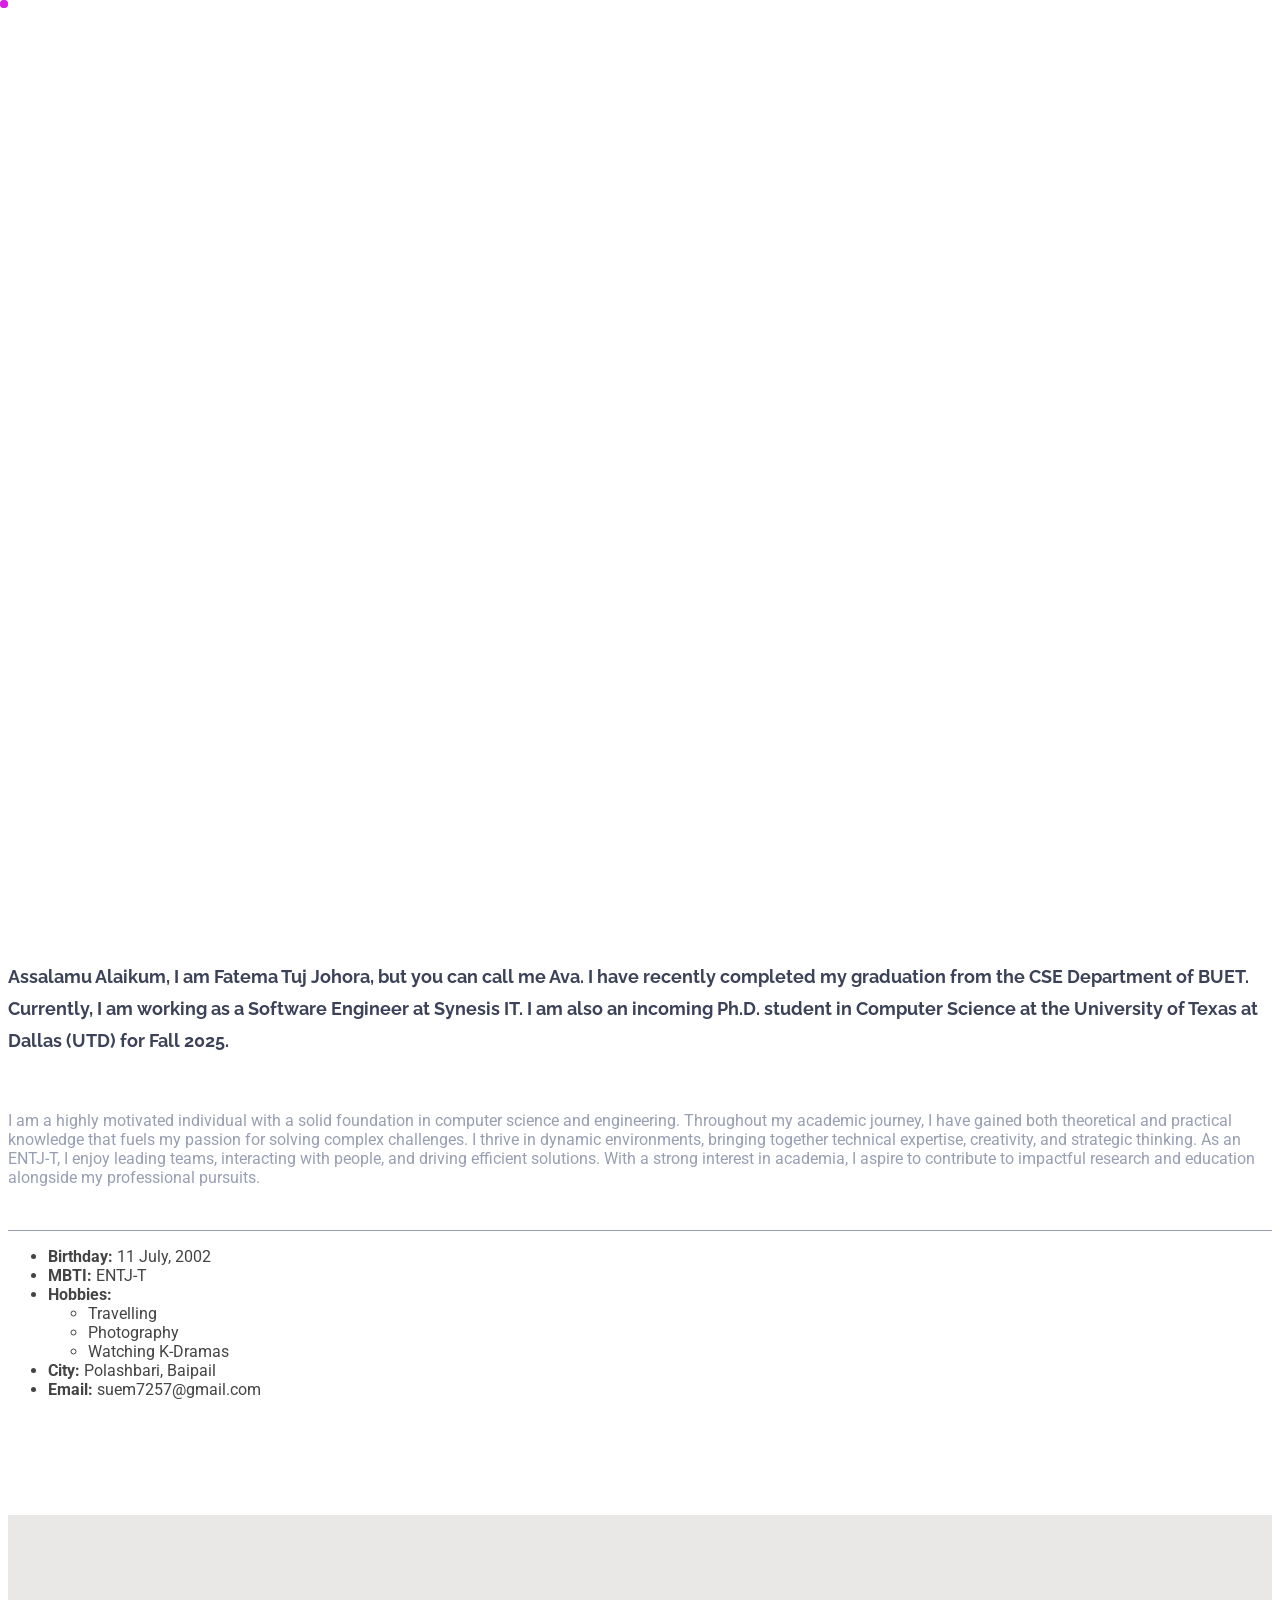
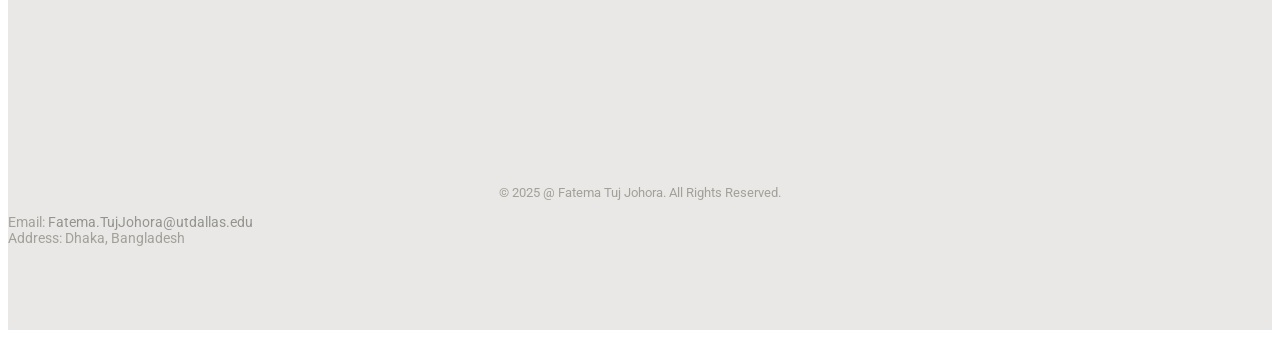
==== index.html @ c95a6952 "Merge pull request #1 from FatemaTujJohoraAva/main Front page removed" ====
<!DOCTYPE html>
<html lang="en">

<head>
  <meta charset="utf-8">
  <meta content="width=device-width, initial-scale=1.0" name="viewport">
  <title>Fatema Tuj Johora</title>
  <meta name="description" content="">
  <meta name="keywords" content="">

  <!-- Favicons -->
  <!-- Favicons -->
  <link href="assets/img/JA_logo.jpg" rel="icon">
  <link href="assets/img/JA_logo.jpg" rel="apple-touch-icon">

  <!-- Fonts -->
  <link href="https://fonts.googleapis.com" rel="preconnect">
  <link href="https://fonts.gstatic.com" rel="preconnect" crossorigin>
  <link href="https://fonts.googleapis.com/css2?family=Roboto:ital,wght@0,100;0,300;0,400;0,500;0,700;0,900;1,100;1,300;1,400;1,500;1,700;1,900&family=Poppins:ital,wght@0,100;0,200;0,300;0,400;0,500;0,600;0,700;0,800;0,900;1,100;1,200;1,300;1,400;1,500;1,600;1,700;1,800;1,900&family=Raleway:ital,wght@0,100;0,200;0,300;0,400;0,500;0,600;0,700;0,800;0,900;1,100;1,200;1,300;1,400;1,500;1,600;1,700;1,800;1,900&display=swap" rel="stylesheet">

  <!-- Vendor CSS Files -->
  <link href="assets/vendor/bootstrap/css/bootstrap.min.css" rel="stylesheet">
  <link href="assets/vendor/bootstrap-icons/bootstrap-icons.css" rel="stylesheet">
  <link href="assets/vendor/aos/aos.css" rel="stylesheet">
  <link href="assets/vendor/swiper/swiper-bundle.min.css" rel="stylesheet">
  <link href="assets/vendor/glightbox/css/glightbox.min.css" rel="stylesheet">

  <!-- Main CSS File -->
  <link href="assets/css/main.css" rel="stylesheet">

  <!-- =======================================================
  * Template Name: Kelly
  * Template URL: https://bootstrapmade.com/kelly-free-bootstrap-cv-resume-html-template/
  * Updated: Aug 07 2024 with Bootstrap v5.3.3
  * Author: BootstrapMade.com
  * License: https://bootstrapmade.com/license/
  ======================================================== -->
</head>

<body class="about-page">

  <header id="header" class="header d-flex align-items-center light-background sticky-top">
    <div class="container-fluid position-relative d-flex align-items-center justify-content-between">

      <a href="index.html" class="logo d-flex align-items-center me-auto me-xl-0">
        <!-- Uncomment the line below if you also wish to use an image logo -->
        <img src="assets/img/JA_logo.jpg" alt="">
        <h1 class="sitename" style="color:rgb(215, 15, 205);">Johora Ava</h1>
      </a>

      <nav id="navmenu" class="navmenu">
        <ul>
          <li><a href="index.html" class="active">Home</a></li>
          <!-- <li><a href="about.html" class="active">About</a></li> -->
          <li><a href="resume.html">Resume</a></li>
          <li><a href="Skills.html">Skills</a></li>
          <li><a href="Projects.html">Projects</a></li>
          <!-- <li class="dropdown"><a href="#"><span>Dropdown</span> <i class="bi bi-chevron-down toggle-dropdown"></i></a>
            <ul>
              <li><a href="#">Dropdown 1</a></li>
              <li class="dropdown"><a href="#"><span>Deep Dropdown</span> <i class="bi bi-chevron-down toggle-dropdown"></i></a>
                <ul>
                  <li><a href="#">Deep Dropdown 1</a></li>
                  <li><a href="#">Deep Dropdown 2</a></li>
                  <li><a href="#">Deep Dropdown 3</a></li>
                  <li><a href="#">Deep Dropdown 4</a></li>
                  <li><a href="#">Deep Dropdown 5</a></li>
                </ul>
              </li>
              <li><a href="#">Dropdown 2</a></li>
              <li><a href="#">Dropdown 3</a></li>
              <li><a href="#">Dropdown 4</a></li>
            </ul>
          </li> -->
          <!-- <li><a href="contact.html">Contact</a></li> -->
        </ul>
        <i class="mobile-nav-toggle d-xl-none bi bi-list"></i>
      </nav>

      <div class="header-social-links">
        <a href="https://www.facebook.com/johora.ava22" target="_blank">
          <i class="bi bi-facebook" aria-hidden="true"></i>
        </a>
     <a href="https://www.instagram.com/johora_ava" target="_blank">
          <i  class="bi bi-instagram" aria-hidden="true"></i>
        </a>
         <a href="https://www.linkedin.com/in/fatema-tuj-johora-50000b324/" target="_blank">
              <i  class="bi bi-linkedin" aria-hidden="true"></i>
            </a>
            <a href="https://github.com/JohoraAva" target="_blank">
              <i  class="bi bi-github" aria-hidden="true"></i>
            </a>
            <a href="https://x.com/JohoraAva" target="_blank">
              <i  class="bi bi-twitter" aria-hidden="true"></i>
            </a>
      </div>

    </div>
  </header>

  <main class="main">

    <section id="about" class="about">
			 <div class="container section-title" data-aos="fade-up">
        <h2>A Little About Me</h2>
      </div>
      	<div class="col-sm-5 offset-sm-1">
							<div class="single-about-img">
								<img src="assets/img/profile_pic.jpg" alt="profile_image">
							</div>
						</div>
			<div class="container">
				<div class="about-content">
					<div class="row">
						<div class="col-sm-6">
							<div class="single-about-txt">
								<h3>
									<b>Assalamu Alaikum,</b>
										I am Fatema Tuj Johora, but you can call me Ava. I have recently completed my graduation from the CSE Department of BUET. 
										Currently, I am working as a Software Engineer at Synesis IT. I am also an incoming Ph.D. student in Computer Science at 
                    the University of Texas at Dallas (UTD) for Fall 2025.
								</h3>
								<p>
                  I am a highly motivated individual with a solid foundation in computer science and engineering. Throughout my academic journey, 
                  I have gained both theoretical and practical knowledge that fuels my passion for solving complex challenges. I thrive in dynamic 
                  environments, bringing together technical expertise, creativity, and strategic thinking. As an ENTJ-T, I enjoy leading teams, interacting 
                  with people, and driving efficient solutions. With a strong interest in academia, I aspire to contribute to impactful research and education 
                  alongside my professional pursuits.
								</p>
								<div class="row">
									<!-- <div class="col-sm-4"> -->
										<!-- <div class="single-about-add-info">
											<h3>phone</h3>
											<p>01772283946</p>
										</div> -->
									<!-- </div> -->
									<!-- <div class="col-sm-4">
										<div class="single-about-add-info">
											<h3>email</h3>
											<p>suem7257@gmail.com</p>
										</div>
									</div> -->
									<div class="col-sm-4">
										<!-- <div class="single-about-add-info">
											<h3>website</h3>
											<p>www.brownsine.com</p>
										</div> -->
									</div>
								</div>
							</div>
						</div>
            <!-- <hr> -->
            <div class="row">
              <div class="col-lg-6">
                <ul>
                  <li><i class="bi bi-chevron-right"></i> <strong>Birthday:</strong> <span>11 July, 2002</span></li>
                <!-- </ul>
              </div>
              <div class="col-lg-8">
                <ul> -->
                  <!-- <li><i class="bi bi-chevron-right"></i> <strong>Age:</strong> <span>30</span></li> -->
                  <li><i class="bi bi-chevron-right"></i> <strong>MBTI:</strong> <span>ENTJ-T</span></li>
                  <li><i class="bi bi-chevron-right"></i> <strong>Hobbies:</strong> 
                    <ul><li><span>Travelling</span></li><li>Photography</li><li>Watching K-Dramas</li></ul>
                  </li>
                  <li><i class="bi bi-chevron-right"></i> <strong>City:</strong> <span>Polashbari, Baipail</span></li>
                  <li><i class="bi bi-chevron-right"></i> <strong>Email:</strong> <span>suem7257@gmail.com</span></li>
                </ul>
              </div>
					</div>
          <!-- <hr> -->
          <!-- <div class="col-sm-4">
            <div class="single-about-add-info">
              <h3>email</h3>
              <p>suem7257@gmail.com</p>
            </div>
          </div> -->
				</div>
			</div>
		</section>

    <!-- About Section -->
    <!-- <section id="about" class="about section">

      <div class="container section-title" data-aos="fade-up">
        <h2>About</h2>
        <p>Highly passionate about learning, solving complex problems, and exploring research in Computer Network and Security</p>
      </div>

      <div class="container" data-aos="fade-up" data-aos-delay="100">

        <div class="row gy-4 justify-content-center">
          <div class="col-lg-4">
            <img src="assets/img/profile_pic.jpg" class="img-fluid" alt="">
          </div>
          <div class="col-lg-8 content">
            <h2>Software Engineer</h2>
            <p class="fst-italic py-3">
              Lorem ipsum dolor sit amet, consectetur adipiscing elit, sed do eiusmod tempor incididunt ut labore et dolore
              magna aliqua.
            </p>
            <div class="row">
              <div class="col-lg-6">
                <ul>
                  <li><i class="bi bi-chevron-right"></i> <strong>Birthday:</strong> <span>1 May 1995</span></li>
                  <li><i class="bi bi-chevron-right"></i> <strong>Website:</strong> <span>www.example.com</span></li>
                  <li><i class="bi bi-chevron-right"></i> <strong>Phone:</strong> <span>+123 456 7890</span></li>
                  <li><i class="bi bi-chevron-right"></i> <strong>City:</strong> <span>New York, USA</span></li>
                </ul>
              </div>
              <div class="col-lg-6">
                <ul>
                  <li><i class="bi bi-chevron-right"></i> <strong>Age:</strong> <span>30</span></li>
                  <li><i class="bi bi-chevron-right"></i> <strong>Degree:</strong> <span>Master</span></li>
                  <li><i class="bi bi-chevron-right"></i> <strong>Email:</strong> <span>email@example.com</span></li>
                  <li><i class="bi bi-chevron-right"></i> <strong>Freelance:</strong> <span>Available</span></li>
                </ul>
              </div>
            </div>
            <p class="py-3">
              Officiis eligendi itaque labore et dolorum mollitia officiis optio vero. Quisquam sunt adipisci omnis et ut. Nulla accusantium dolor incidunt officia tempore. Et eius omnis.
              Cupiditate ut dicta maxime officiis quidem quia. Sed et consectetur qui quia repellendus itaque neque.
            </p>
          </div>
        </div>

      </div>

    </section>/About Section -->

    <!-- Skills Section -->
   
   


  </main>

  <footer id="footer" class="footer light-background">

    <div class="container">
      <!-- <div class="copyright text-center ">
        <p>© <span>Copyright</span> <strong class="px-1 sitename">Kelly</strong> <span>All Rights Reserved<br></span></p>
      </div> -->
      <div class="social-links d-flex justify-content-center">
        <a href="https://www.facebook.com/johora.ava22" target="_blank">
          <i class="bi bi-facebook" aria-hidden="true"></i>
        </a>
     <a href="https://www.instagram.com/johora_ava" target="_blank">
          <i  class="bi bi-instagram" aria-hidden="true"></i>
        </a>
         <a href="https://www.linkedin.com/in/fatema-tuj-johora-50000b324/" target="_blank">
              <i  class="bi bi-linkedin" aria-hidden="true"></i>
            </a>
            <a href="https://github.com/JohoraAva" target="_blank">
              <i  class="bi bi-github" aria-hidden="true"></i>
            </a>

            <a href="https://x.com/JohoraAva" target="_blank">
              <i  class="bi bi-twitter" aria-hidden="true"></i>
            </a>
      </div>
      <div class="credits" style="color: #a1a199 ;">
        <!-- All the links in the footer should remain intact. -->
        <!-- You can delete the links only if you've purchased the pro version. -->
        <!-- Licensing information: https://bootstrapmade.com/license/ -->
        <!-- Purchase the pro version with working PHP/AJAX contact form: [buy-url] -->
        © 2025 @ Fatema Tuj Johora. All Rights Reserved.
      </div>
    </div>
    </div>
     <div class="container">
        <p style="color: #a1a199 ;"> 
          Email: <a href="mailto:Fatema.TujJohora@utdallas.edu" style="color: #94948f;"> Fatema.TujJohora@utdallas.edu</a><br>
         Address: <p" style="color: #a1a199;">Dhaka, Bangladesh</p><br>
        </p>
      </div>

  </footer>

  <!-- Scroll Top -->
  <a href="#" id="scroll-top" class="scroll-top d-flex align-items-center justify-content-center"><i class="bi bi-arrow-up-short"></i></a>

  <!-- Preloader -->
  <div id="preloader"></div>

  <!-- Vendor JS Files -->
  <script src="assets/vendor/bootstrap/js/bootstrap.bundle.min.js"></script>
  <script src="assets/vendor/php-email-form/validate.js"></script>
  <script src="assets/vendor/aos/aos.js"></script>
  <script src="assets/vendor/waypoints/noframework.waypoints.js"></script>
  <script src="assets/vendor/purecounter/purecounter_vanilla.js"></script>
  <script src="assets/vendor/swiper/swiper-bundle.min.js"></script>
  <script src="assets/vendor/glightbox/js/glightbox.min.js"></script>
  <script src="assets/vendor/imagesloaded/imagesloaded.pkgd.min.js"></script>
  <script src="assets/vendor/isotope-layout/isotope.pkgd.min.js"></script>

  <!-- Main JS File -->
  <script src="assets/js/main.js"></script>

</body>

</html>
---- assets/css/main.css ----
/**
* Template Name: Kelly
* Template URL: https://bootstrapmade.com/kelly-free-bootstrap-cv-resume-html-template/
* Updated: Aug 07 2024 with Bootstrap v5.3.3
* Author: BootstrapMade.com
* License: https://bootstrapmade.com/license/
*/

/*--------------------------------------------------------------
# Font & Color Variables
# Help: https://bootstrapmade.com/color-system/
--------------------------------------------------------------*/
/* Fonts */
:root {
  --default-font: "Roboto",  system-ui, -apple-system, "Segoe UI", Roboto, "Helvetica Neue", Arial, "Noto Sans", "Liberation Sans", sans-serif, "Apple Color Emoji", "Segoe UI Emoji", "Segoe UI Symbol", "Noto Color Emoji";
  --heading-font: "Raleway",  sans-serif;
  --nav-font: "Poppins",  sans-serif;
}

/* Global Colors - The following color variables are used throughout the website. Updating them here will change the color scheme of the entire website */
:root { 
  --background-color: #ffffff; /* Background color for the entire website, including individual sections */
  --default-color: #444444; /* Default color used for the majority of the text content across the entire website */
  --heading-color: #222222; /* Color for headings, subheadings and title throughout the website */
  --accent-color: #d51ee2df; /* Accent color that represents your brand on the website. It's used for buttons, links, and other elements that need to stand out */
  --surface-color: #ffffff; /* The surface color is used as a background of boxed elements within sections, such as cards, icon boxes, or other elements that require a visual separation from the global background. */
  --contrast-color: #ffffff; /* Contrast color for text, ensuring readability against backgrounds of accent, heading, or default colors. */
}

/* Nav Menu Colors - The following color variables are used specifically for the navigation menu. They are separate from the global colors to allow for more customization options */
:root {
  --nav-color: #444444;  /* The default color of the main navmenu links */
  --nav-hover-color: #f065e4; /* Applied to main navmenu links when they are hovered over or active */
  --nav-mobile-background-color: #ffffff; /* Used as the background color for mobile navigation menu */
  --nav-dropdown-background-color: #ffffff; /* Used as the background color for dropdown items that appear when hovering over primary navigation items */
  --nav-dropdown-color: #444444; /* Used for navigation links of the dropdown items in the navigation menu. */
  --nav-dropdown-hover-color: #34b7a7; /* Similar to --nav-hover-color, this color is applied to dropdown navigation links when they are hovered over. */
}

/* Color Presets - These classes override global colors when applied to any section or element, providing reuse of the sam color scheme. */

.light-background {
  --background-color: #e9e8e6;
  --surface-color: #ffffff;
}

.dark-background {
  --background-color: #060606;
  --default-color: #ffffff;
  --heading-color: #ffffff;
  --surface-color: #252525;
  --contrast-color: #ffffff;
}

/* Smooth scroll */
:root {
  scroll-behavior: smooth;
}

/*--------------------------------------------------------------
# General Styling & Shared Classes
--------------------------------------------------------------*/
body {
  color: var(--default-color);
  background-color: var(--background-color);
  font-family: var(--default-font);
}

a {
  color: var(--accent-color);
  text-decoration: none;
  transition: 0.3s;
}

a:hover {
  color: color-mix(in srgb, var(--accent-color), transparent 25%);
  text-decoration: none;
}

h1,
h2,
h3,
h4,
h5,
h6 {
  color: var(--heading-color);
  font-family: var(--heading-font);
}
.welcome-hero{
  display: flex;
  align-items: center;
  justify-content: center;
  position:relative;
  background:url(../img/welcome3.jpg)no-repeat;
  background-size:cover;
  background-position: center;
  height: 90vh;
}
.welcome-hero:before{
  position:absolute;
  content: " ";
  top:0;
  left:0;
  background:rgba(31,44,108,.65);
  width:100%;
  height:100%;
}
/*.header-text-area*/
.header-text h2 {
  color: #fff;           /* White text color */
  font-size: 54px;          /* Large text size */
  font-weight: 700;         /* Bold text */
  text-transform: uppercase;/* Converts text to UPPERCASE */
  line-height: 1.5;         /* Spacing between lines */
}

.header-text h2 span {color: #7b2cf9;}
.header-text p {
  color: #fff;
  font-size: 20px;
  font-weight: 300;
  text-transform: uppercase;
  margin: 30px 0 60px;
  letter-spacing: 1px;
}
.header-text a {
  width: 200px;
  height: 60px;
  line-height: 60px;
  border-radius: 3px;
  text-transform: capitalize;
  color: #fff;
  background: #b636ff;
  border:1px solid #b636ff;
  box-shadow: 0 5px 20px rgba(0,0,0,.2);
  -webkit-transition: 0.3s linear; 
  -moz-transition: 0.3s linear; 
  -ms-transition: 0.3s linear; 
  -o-transition: 0.3s linear; 
  transition: 0.3s linear;
}
.header-text a:hover{ box-shadow: 0 5px 20px rgba(0,0,0,.4);background:#9f00ff;border: 1px solid #9f00ff;}

.hero .btn-get-started {
  color: var(--contrast-color);
  background: var(--accent-color);
  font-family: var(--heading-font);
  text-transform: uppercase;
  font-weight: 600;
  font-size: 12px;
  letter-spacing: 1px;
  display: inline-block;
  padding: 12px 40px;
  border-radius: 50px;
  transition: 0.5s;
  margin-top: 30px;
}

.hero .btn-get-started:hover {
  background: color-mix(in srgb, var(--accent-color) 90%, white 20%);
}


.about {padding: 50px 0 100px;}
.about-content {padding-top: 100px;}
/*.single-about-txt*/
.single-about-txt h3 {
    font-size:18px;
    color: #3c4258;
    text-transform: initial;
    line-height: 1.8;
}
.single-about-txt p {
    font-size: 16px;
    color: #999fb3;
    padding: 35px 0 43px;
    border-bottom: 1px solid #999fb3;
}
.single-about-add-info {
    margin: 35px 0;
}
.single-about-add-info h3 {
    color: #636a82;
    font-size: 16px;
    text-transform: capitalize;
}
.single-about-add-info p {font-weight:  300;border:  0;padding: 0;margin-top: 3px;}
/*.single-about-txt*/

/*.single-about-img */
.single-about-img {
    position: relative;
    text-align: center;
}

.single-about-img:before {
    position: absolute;
    content: " ";
    top: 0;
    left: 0;
    width: 109%;
    height: 100%;
    z-index: 0;
}

.single-about-img img {
    max-width: 500px;
    height: 468px;
    display: inline-block;
    position: relative;
    z-index: 1; /* keep image above the :before layer */
}

.about-list-icon{
    display: flex;
    justify-content: center;
    align-items: center;
    position: absolute;
    bottom: 0;
    left: 0;
    width: 109%;
    height: 90px;
    background: #1f2c6c;
}
/*.ab-list-icon */
.about-list-icon ul {
    display: flex;
}
.about-list-icon  ul li a {
    padding-right: 22px;
    cursor:pointer;
    color: #fff;
}
.about-list-icon ul li a {
    cursor: pointer;
    color: #fff;
    display: inline-block;
    border: 2px solid;
    margin-left: 20px;
    border-radius: 8px;
    width: 30px;
    height: 30px;
    line-height: 28px;
    text-align: center;
}
.about-list-icon ul li a i {
    margin-left: 6px;
}

/* PHP Email Form Messages
------------------------------*/
.php-email-form .error-message {
  display: none;
  background: #df1529;
  color: #ffffff;
  text-align: left;
  padding: 15px;
  margin-bottom: 24px;
  font-weight: 600;
}

.php-email-form .sent-message {
  display: none;
  color: #ffffff;
  background: #059652;
  text-align: center;
  padding: 15px;
  margin-bottom: 24px;
  font-weight: 600;
}

.php-email-form .loading {
  display: none;
  background: var(--surface-color);
  text-align: center;
  padding: 15px;
  margin-bottom: 24px;
}

.php-email-form .loading:before {
  content: "";
  display: inline-block;
  border-radius: 50%;
  width: 24px;
  height: 24px;
  margin: 0 10px -6px 0;
  border: 3px solid var(--accent-color);
  border-top-color: var(--surface-color);
  animation: php-email-form-loading 1s linear infinite;
}

@keyframes php-email-form-loading {
  0% {
    transform: rotate(0deg);
  }

  100% {
    transform: rotate(360deg);
  }
}

/*--------------------------------------------------------------
# Global Header
--------------------------------------------------------------*/
.header {
  color: var(--default-color);
  background-color: var(--background-color);
  padding: 15px 0;
  transition: all 0.5s;
  z-index: 997;
  box-shadow: 0px 0 18px rgba(0, 0, 0, 0.1);
}

.header .logo {
  line-height: 1;
}

.header .logo img {
  max-height: 36px;
  margin-right: 8px;
}

.header .logo h1 {
  font-size: 32px;
  margin: 0;
  font-weight: 300;
  text-transform: uppercase;
  color: var(--heading-color);
}

.header .header-social-links {
  padding-right: 15px;
}

.header .header-social-links a {
  color: color-mix(in srgb, var(--default-color), transparent 40%);
  padding-left: 6px;
  display: inline-block;
  transition: 0.3s;
  font-size: 16px;
}

.header .header-social-links a:hover {
  color: var(--accent-color);
}

.header .header-social-links a i {
  line-height: 0px;
}

@media (max-width: 1200px) {
  .header .logo {
    order: 1;
  }

  .header .header-social-links {
    order: 2;
  }

  .header .navmenu {
    order: 3;
  }
}

/*--------------------------------------------------------------
# Navigation Menu
--------------------------------------------------------------*/
/* Desktop Navigation */
@media (min-width: 1200px) {
  .navmenu {
    padding: 0;
  }

  .navmenu ul {
    margin: 0;
    padding: 0;
    display: flex;
    list-style: none;
    align-items: center;
  }

  .navmenu li {
    position: relative;
  }

  .navmenu>ul>li {
    white-space: nowrap;
    padding: 15px 14px;
  }

  .navmenu>ul>li:last-child {
    padding-right: 0;
  }

  .navmenu a,
  .navmenu a:focus {
    color: var(--nav-color);
    font-size: 15px;
    padding: 0 2px;
    font-family: var(--nav-font);
    font-weight: 400;
    display: flex;
    align-items: center;
    justify-content: space-between;
    white-space: nowrap;
    transition: 0.3s;
    position: relative;
  }

  .navmenu a i,
  .navmenu a:focus i {
    font-size: 12px;
    line-height: 0;
    margin-left: 5px;
    transition: 0.3s;
  }

  .navmenu>ul>li>a:before {
    content: "";
    position: absolute;
    height: 2px;
    bottom: -6px;
    left: 0;
    background-color: var(--nav-hover-color);
    visibility: hidden;
    width: 0px;
    transition: all 0.3s ease-in-out 0s;
  }

  .navmenu a:hover:before,
  .navmenu li:hover>a:before,
  .navmenu .active:before {
    visibility: visible;
    width: 25px;
  }

  .navmenu li:hover>a,
  .navmenu .active,
  .navmenu .active:focus {
    color: var(--nav-hover-color);
  }

  .navmenu .dropdown ul {
    margin: 0;
    padding: 10px 0;
    background: var(--nav-dropdown-background-color);
    display: block;
    position: absolute;
    visibility: hidden;
    left: 14px;
    top: 130%;
    opacity: 0;
    transition: 0.3s;
    border-radius: 4px;
    z-index: 99;
    box-shadow: 0px 0px 30px rgba(0, 0, 0, 0.1);
  }

  .navmenu .dropdown ul li {
    min-width: 200px;
  }

  .navmenu .dropdown ul a {
    padding: 10px 20px;
    font-size: 15px;
    text-transform: none;
    color: var(--nav-dropdown-color);
  }

  .navmenu .dropdown ul a i {
    font-size: 12px;
  }

  .navmenu .dropdown ul a:hover,
  .navmenu .dropdown ul .active:hover,
  .navmenu .dropdown ul li:hover>a {
    color: var(--nav-dropdown-hover-color);
  }

  .navmenu .dropdown:hover>ul {
    opacity: 1;
    top: 100%;
    visibility: visible;
  }

  .navmenu .dropdown .dropdown ul {
    top: 0;
    left: -90%;
    visibility: hidden;
  }

  .navmenu .dropdown .dropdown:hover>ul {
    opacity: 1;
    top: 0;
    left: -100%;
    visibility: visible;
  }
}

/* Mobile Navigation */
@media (max-width: 1199px) {
  .mobile-nav-toggle {
    color: var(--nav-color);
    font-size: 28px;
    line-height: 0;
    margin-right: 10px;
    cursor: pointer;
    transition: color 0.3s;
  }

  .navmenu {
    padding: 0;
    z-index: 9997;
  }

  .navmenu ul {
    display: none;
    list-style: none;
    position: absolute;
    inset: 60px 20px 20px 20px;
    padding: 10px 0;
    margin: 0;
    border-radius: 6px;
    background-color: var(--nav-mobile-background-color);
    border: 1px solid color-mix(in srgb, var(--default-color), transparent 90%);
    box-shadow: none;
    overflow-y: auto;
    transition: 0.3s;
    z-index: 9998;
  }

  .navmenu a,
  .navmenu a:focus {
    color: var(--nav-dropdown-color);
    padding: 10px 20px;
    font-family: var(--nav-font);
    font-size: 17px;
    font-weight: 500;
    display: flex;
    align-items: center;
    justify-content: space-between;
    white-space: nowrap;
    transition: 0.3s;
  }

  .navmenu a i,
  .navmenu a:focus i {
    font-size: 12px;
    line-height: 0;
    margin-left: 5px;
    width: 30px;
    height: 30px;
    display: flex;
    align-items: center;
    justify-content: center;
    border-radius: 50%;
    transition: 0.3s;
    background-color: color-mix(in srgb, var(--accent-color), transparent 90%);
  }

  .navmenu a i:hover,
  .navmenu a:focus i:hover {
    background-color: var(--accent-color);
    color: var(--contrast-color);
  }

  .navmenu a:hover,
  .navmenu .active,
  .navmenu .active:focus {
    color: var(--nav-dropdown-hover-color);
  }

  .navmenu .active i,
  .navmenu .active:focus i {
    background-color: var(--accent-color);
    color: var(--contrast-color);
    transform: rotate(180deg);
  }

  .navmenu .dropdown ul {
    position: static;
    display: none;
    z-index: 99;
    padding: 10px 0;
    margin: 10px 20px;
    background-color: var(--nav-dropdown-background-color);
    transition: all 0.5s ease-in-out;
  }

  .navmenu .dropdown ul ul {
    background-color: rgba(33, 37, 41, 0.1);
  }

  .navmenu .dropdown>.dropdown-active {
    display: block;
    background-color: rgba(33, 37, 41, 0.03);
  }

  .mobile-nav-active {
    overflow: hidden;
  }

  .mobile-nav-active .mobile-nav-toggle {
    color: #fff;
    position: absolute;
    font-size: 32px;
    top: 15px;
    right: 15px;
    margin-right: 0;
    z-index: 9999;
  }

  .mobile-nav-active .navmenu {
    position: fixed;
    overflow: hidden;
    inset: 0;
    background: rgba(33, 37, 41, 0.8);
    transition: 0.3s;
  }

  .mobile-nav-active .navmenu>ul {
    display: block;
  }
}

/*--------------------------------------------------------------
# Global Footer
--------------------------------------------------------------*/
.footer {
  color: var(--default-color);
  background-color: var(--background-color);
  font-size: 14px;
  padding: 40px 0;
  position: relative;
}

.footer .copyright p {
  margin-bottom: 0;
}

.footer .social-links {
  margin-top: 20px;
}

.footer .social-links a {
  display: flex;
  align-items: center;
  justify-content: center;
  width: 40px;
  height: 40px;
  border-radius: 50%;
  border: 1px ;
  font-size: 16px;
  color: #a1a199 ;
  margin: 0 5px;
  transition: 0.3s;
}

.footer .social-links a:hover {
  color: var(--accent-color);
  border-color: var(--accent-color);
}

.footer .credits {
  margin-top: 10px;
  font-size: 13px;
  text-align: center;
}

/*--------------------------------------------------------------
# Preloader
--------------------------------------------------------------*/
#preloader {
  position: fixed;
  inset: 0;
  z-index: 9999;
  overflow: hidden;
  background-color: var(--background-color);
  transition: all 0.6s ease-out;
  width: 100%;
  height: 100vh;
}

#preloader:before,
#preloader:after {
  content: "";
  position: absolute;
  border: 4px solid var(--accent-color);
  border-radius: 50%;
  animation: animate-preloader 2s cubic-bezier(0, 0.2, 0.8, 1) infinite;
}

#preloader:after {
  animation-delay: -0.5s;
}

@keyframes animate-preloader {
  0% {
    width: 10px;
    height: 10px;
    top: calc(50% - 5px);
    left: calc(50% - 5px);
    opacity: 1;
  }

  100% {
    width: 72px;
    height: 72px;
    top: calc(50% - 36px);
    left: calc(50% - 36px);
    opacity: 0;
  }
}

/*--------------------------------------------------------------
# Scroll Top Button
--------------------------------------------------------------*/
.scroll-top {
  position: fixed;
  visibility: hidden;
  opacity: 0;
  right: 15px;
  bottom: -15px;
  z-index: 99999;
  background-color: var(--accent-color);
  width: 44px;
  height: 44px;
  border-radius: 50px;
  transition: all 0.4s;
}

.scroll-top i {
  font-size: 24px;
  color: var(--contrast-color);
  line-height: 0;
}

.scroll-top:hover {
  background-color: color-mix(in srgb, var(--accent-color), transparent 20%);
  color: var(--contrast-color);
}

.scroll-top.active {
  visibility: visible;
  opacity: 1;
  bottom: 15px;
}

/*--------------------------------------------------------------
# Disable aos animation delay on mobile devices
--------------------------------------------------------------*/
@media screen and (max-width: 768px) {
  [data-aos-delay] {
    transition-delay: 0 !important;
  }
}

/*--------------------------------------------------------------
# Global Page Titles & Breadcrumbs
--------------------------------------------------------------*/
.page-title {
  color: var(--default-color);
  background-color: var(--background-color);
  padding: 25px 0;
  position: relative;
  border-bottom: 1px solid color-mix(in srgb, var(--default-color), transparent 85%);
}

.page-title h1 {
  font-size: 24px;
  font-weight: 400;
}

.page-title .breadcrumbs ol {
  display: flex;
  flex-wrap: wrap;
  list-style: none;
  padding: 0;
  margin: 0;
  font-size: 14px;
  font-weight: 400;
}

.page-title .breadcrumbs ol li+li {
  padding-left: 10px;
}

.page-title .breadcrumbs ol li+li::before {
  content: "/";
  display: inline-block;
  padding-right: 10px;
  color: color-mix(in srgb, var(--default-color), transparent 70%);
}

/*--------------------------------------------------------------
# Global Sections
--------------------------------------------------------------*/
section,
.section {
  color: var(--default-color);
  background-color: var(--background-color);
  padding: 60px 0;
  scroll-margin-top: 100px;
  overflow: clip;
}

@media (max-width: 1199px) {

  section,
  .section {
    scroll-margin-top: 66px;
  }
}

/*--------------------------------------------------------------
# Global Section Titles
--------------------------------------------------------------*/
.section-title {
  text-align: center;
  padding-bottom: 60px;
  position: relative;
}

.section-title h2 {
  font-size: 32px;
  font-weight: 700;
  margin-bottom: 20px;
  padding-bottom: 20px;
  position: relative;
}

.section-title h2:after {
  content: "";
  position: absolute;
  display: block;
  width: 50px;
  height: 3px;
  background: var(--accent-color);
  left: 0;
  right: 0;
  bottom: 0;
  margin: auto;
}

.section-title p {
  margin-bottom: 0;
}

/*--------------------------------------------------------------
# Hero Section
--------------------------------------------------------------*/
.hero {
  width: 100%;
  min-height: calc(100vh - 82px);
  position: relative;
  padding: 80px 0;
  display: flex;
  align-items: center;
  justify-content: center;
  display: flex;
  align-items: center;
  justify-content: center;
  position:relative;
  background:url(../img/welcome3.jpg)no-repeat;
  background-size:cover;
  background-position: center;
  height: 90vh;
}

.hero ::before
{
  position:absolute;
  content: " ";
  top:0;
  left:0;
  background:rgba(31,44,108,.65);
  width:100%;
  height:100%;
}

@media (max-width: 1200px) {
  .hero {
    min-height: calc(100vh - 68px);
  }
}

.hero img {
  position: absolute;
  inset: 0;
  display: block;
  width: 100%;
  height: 100%;
  object-fit: cover;
  z-index: 1;
}

.hero .container {
  position: relative;
  z-index: 3;
}

.hero h2 {
  margin: 0;
  font-size: 48px;
  font-weight: 700;
}

.hero p {
  margin: 10px 0 0 0;
  font-size: 24px;
  color: var(--heading-color);
}

.hero .btn-get-started {
  color: var(--contrast-color);
  background: var(--accent-color);
  font-family: var(--heading-font);
  text-transform: uppercase;
  font-weight: 600;
  font-size: 12px;
  letter-spacing: 1px;
  display: inline-block;
  padding: 12px 40px;
  border-radius: 50px;
  transition: 0.5s;
  margin-top: 30px;
}

.hero .btn-get-started:hover {
  background: color-mix(in srgb, var(--accent-color) 90%, white 20%);
}

@media (max-width: 768px) {
  .hero h2 {
    font-size: 32px;
  }

  .hero p {
    font-size: 18px;
  }
}

/*--------------------------------------------------------------
# About Section
--------------------------------------------------------------*/
/* .about .content h2 {
  font-weight: 700;
  font-size: 24px;
}

.about .content ul {
  list-style: none;
  padding: 0;
}

.about .content ul li {
  margin-bottom: 20px;
  display: flex;
  align-items: center;
}

.about .content ul strong {
  margin-right: 10px;
}

.about .content ul i {
  font-size: 16px;
  margin-right: 5px;
  color: var(--accent-color);
  line-height: 0;
} */

/*--------------------------------------------------------------
# Skills Section
--------------------------------------------------------------*/
.skills .progress {
  height: 60px;
  display: block;
  background: none;
  border-radius: 0;
}

.skills .progress .skill {
  color: var(--heading-color);
  padding: 0;
  margin: 0 0 6px 0;
  text-transform: uppercase;
  display: block;
  font-weight: 600;
  font-family: var(--heading-font);
}

.skills .progress .skill .val {
  float: right;
  font-style: normal;
}

.skills .progress-bar-wrap {
  background: color-mix(in srgb, var(--default-color), transparent 90%);
  height: 10px;
}

.skills .progress-bar {
  width: 1px;
  height: 10px;
  transition: 0.9s;
  background-color: var(--accent-color);
}

/*--------------------------------------------------------------
# Stats Section
--------------------------------------------------------------*/
.stats .stats-item {
  padding: 30px;
  width: 100%;
}

.stats .stats-item span {
  color: var(--heading-color);
  font-size: 48px;
  display: block;
  font-weight: 700;
  margin-bottom: 20px;
  padding-bottom: 20px;
  position: relative;
}

.stats .stats-item span:after {
  content: "";
  position: absolute;
  display: block;
  width: 25px;
  height: 3px;
  background: var(--accent-color);
  left: 0;
  right: 0;
  bottom: 0;
  margin: auto;
}

.stats .stats-item p {
  color: color-mix(in srgb, var(--default-color), transparent 40%);
  padding: 0;
  margin: 0;
  font-family: var(--heading-font);
  font-weight: 500;
}

/*--------------------------------------------------------------
# Testimonials Section
--------------------------------------------------------------*/
.testimonials .section-header {
  margin-bottom: 40px;
}

.testimonials .testimonials-carousel,
.testimonials .testimonials-slider {
  overflow: hidden;
}

.testimonials .testimonial-item {
  text-align: center;
}

.testimonials .testimonial-item .testimonial-img {
  width: 120px;
  border-radius: 50%;
  border: 4px solid var(--background-color);
  margin: 0 auto;
}

.testimonials .testimonial-item h3 {
  font-size: 20px;
  font-weight: bold;
  margin: 10px 0 5px 0;
}

.testimonials .testimonial-item h4 {
  font-size: 14px;
  color: color-mix(in srgb, var(--default-color), transparent 40%);
  margin: 0 0 15px 0;
}

.testimonials .testimonial-item .stars {
  margin-bottom: 15px;
}

.testimonials .testimonial-item .stars i {
  color: #ffc107;
  margin: 0 1px;
}

.testimonials .testimonial-item .quote-icon-left,
.testimonials .testimonial-item .quote-icon-right {
  color: color-mix(in srgb, var(--accent-color), transparent 50%);
  font-size: 26px;
  line-height: 0;
}

.testimonials .testimonial-item .quote-icon-left {
  display: inline-block;
  left: -5px;
  position: relative;
}

.testimonials .testimonial-item .quote-icon-right {
  display: inline-block;
  right: -5px;
  position: relative;
  top: 10px;
  transform: scale(-1, -1);
}

.testimonials .testimonial-item p {
  font-style: italic;
  margin: 0 auto 15px auto;
}

.testimonials .swiper-wrapper {
  height: auto;
}

.testimonials .swiper-pagination {
  margin-top: 20px;
  position: relative;
}

.testimonials .swiper-pagination .swiper-pagination-bullet {
  width: 12px;
  height: 12px;
  opacity: 1;
  background-color: color-mix(in srgb, var(--default-color), transparent 85%);
}

.testimonials .swiper-pagination .swiper-pagination-bullet-active {
  background-color: var(--accent-color);
}

@media (min-width: 992px) {
  .testimonials .testimonial-item p {
    width: 80%;
  }
}

/*--------------------------------------------------------------
# Resume Section
--------------------------------------------------------------*/
.resume .resume-title {
  color: var(--heading-color);
  font-size: 26px;
  font-weight: 700;
  margin-top: 20px;
  margin-bottom: 20px;
}

.resume .resume-item {
  padding: 0 0 20px 20px;
  margin-top: -2px;
  border-left: 2px solid var(--accent-color);
  position: relative;
}

.resume .resume-item h4 {
  line-height: 18px;
  font-size: 18px;
  font-weight: 600;
  text-transform: uppercase;
  color: color-mix(in srgb, var(--default-color), transparent 20%);
  margin-bottom: 10px;
}

.resume .resume-item h5 {
  font-size: 16px;
  padding: 5px 15px;
  display: inline-block;
  font-weight: 600;
  margin-bottom: 10px;
}

.resume .resume-item ul {
  padding-left: 20px;
}

.resume .resume-item ul li {
  padding-bottom: 10px;
}

.resume .resume-item:last-child {
  padding-bottom: 0;
}

.resume .resume-item::before {
  content: "";
  position: absolute;
  width: 16px;
  height: 16px;
  border-radius: 50px;
  left: -9px;
  top: 0;
  background: var(--background-color);
  border: 2px solid var(--accent-color);
}

/*--------------------------------------------------------------
# Skills Section
--------------------------------------------------------------*/
.Skills .service-item {
  background-color: var(--surface-color);
  box-shadow: 0px 5px 90px 0px rgba(0, 0, 0, 0.1);
  height: 100%;
  padding: 60px 30px;
  text-align: center;
  transition: 0.3s;
  border-radius: 5px;
}

.Skills .service-item .icon {
  margin: 0 auto;
  width: 100px;
  height: 100px;
  display: flex;
  align-items: center;
  justify-content: center;
  transition: ease-in-out 0.3s;
  position: relative;
}

.Skills .service-item .icon i {
  font-size: 36px;
  transition: 0.5s;
  position: relative;
}

.Skills .service-item .icon svg {
  position: absolute;
  top: 0;
  left: 0;
}

.Skills .service-item .icon svg path {
  transition: 0.5s;
  fill: color-mix(in srgb, var(--default-color), transparent 95%);
}

.Skills .service-item h3 {
  font-weight: 700;
  margin: 10px 0 15px 0;
  font-size: 22px;
}

.Skills .service-item p {
  line-height: 24px;
  font-size: 14px;
  margin-bottom: 0;
}

.Skills .service-item:hover {
  box-shadow: 0px 5px 35px 0px rgba(0, 0, 0, 0.1);
}

.Skills .service-item.item-cyan i {
  color: #0dcaf0;
}

.Skills .service-item.item-cyan:hover .icon i {
  color: #fff;
}

.Skills .service-item.item-cyan:hover .icon path {
  fill: #0dcaf0;
}

.Skills .service-item.item-orange i {
  color: #fd7e14;
}

.Skills .service-item.item-orange:hover .icon i {
  color: #fff;
}

.Skills .service-item.item-orange:hover .icon path {
  fill: #fd7e14;
}

.Skills .service-item.item-teal i {
  color: #20c997;
}

.Skills .service-item.item-teal:hover .icon i {
  color: #fff;
}

.Skills .service-item.item-teal:hover .icon path {
  fill: #20c997;
}

.Skills .service-item.item-red i {
  color: #df1529;
}

.Skills .service-item.item-red:hover .icon i {
  color: #fff;
}

.Skills .service-item.item-red:hover .icon path {
  fill: #df1529;
}

.Skills .service-item.item-indigo i {
  color: #6610f2;
}

.Skills .service-item.item-indigo:hover .icon i {
  color: #fff;
}

.Skills .service-item.item-indigo:hover .icon path {
  fill: #6610f2;
}

.Skills .service-item.item-pink i {
  color: #f3268c;
}

.Skills .service-item.item-pink:hover .icon i {
  color: #fff;
}

.Skills .service-item.item-pink:hover .icon path {
  fill: #f3268c;
}

/*--------------------------------------------------------------
# Projects Section
--------------------------------------------------------------*/
.Projects .Projects-filters {
  padding: 0;
  margin: 0 auto 20px auto;
  list-style: none;
  text-align: center;
}

.Projects .Projects-filters li {
  cursor: pointer;
  display: inline-block;
  padding: 8px 20px 10px 20px;
  margin: 0;
  font-size: 15px;
  font-weight: 500;
  line-height: 1;
  margin-bottom: 5px;
  border-radius: 50px;
  transition: all 0.3s ease-in-out;
  font-family: var(--heading-font);
}

.Projects .Projects-filters li:hover,
.Projects .Projects-filters li.filter-active {
  color: var(--contrast-color);
  background-color: var(--accent-color);
}

.Projects .Projects-filters li:first-child {
  margin-left: 0;
}

.Projects .Projects-filters li:last-child {
  margin-right: 0;
}

@media (max-width: 575px) {
  .Projects .Projects-filters li {
    font-size: 14px;
    margin: 0 0 10px 0;
  }
}

.Projects .Projects-item {
  position: relative;
  overflow: hidden;
}

.Projects .Projects-item .Projects-info {
  opacity: 0;
  position: absolute;
  left: 12px;
  right: 12px;
  bottom: -100%;
  height: auto;
  z-index: 3;
  transition: all ease-in-out 0.5s;
  background: color-mix(in srgb, var(--surface-color), transparent 10%);
  padding: 15px;
}

.Projects .Projects-item .Projects-info h4 {
  font-size: 18px;
  font-weight: 600;
  padding-right: 50px;
}

.Projects .Projects-item .Projects-info p {
  color: color-mix(in srgb, var(--default-color), transparent 30%);
  font-size: 14px;
  margin-bottom: 0;
  padding-right: 50px;
}

.Projects .Projects-item .Projects-info .preview-link,
.Projects .Projects-item .Projects-info .details-link {
  position: absolute;
  right: 50px;
  font-size: 24px;
  top: calc(50% - 14px);
  color: color-mix(in srgb, var(--default-color), transparent 30%);
  transition: 0.3s;
  line-height: 0;
}

.Projects .Projects-item .Projects-info .preview-link:hover,
.Projects .Projects-item .Projects-info .details-link:hover {
  color: var(--accent-color);
}

.Projects .Projects-item .Projects-info .details-link {
  right: 14px;
  font-size: 28px;
}

.Projects .Projects-item:hover .Projects-info {
  opacity: 1;
  bottom: 0;
}
/* news details section */
 .news-section {
    background: white;
    border-radius: 8px;
    padding: 20px;
    box-shadow: 0 2px 6px rgb(0 0 0 / 0.1);
  }

  .news-section h2 {
    margin-bottom: 15px;
    color: #0a2463;
    font-weight: 700;
  }

  .news-item {
    margin-bottom: 15px;
  }

  .news-date {
    font-weight: 600;
    color: #0a2463;
    margin-bottom: 5px;
    display: block;
  }

  .news-text {
    color: #333;
    line-height: 1.4;
  }

  .news-item:hover,
  .news-text:hover,
  .news-date:hover {
    background: none;
    color: inherit;
    box-shadow: none;
    transform: none;
    cursor: default;
    text-decoration: none;
  }
/* Calendar Section */
  .calendar {
  max-width: 400px;
  margin: 0 auto;
  padding: 10px;
  box-sizing: border-box;
}

.calendar-header {
  display: flex;
  justify-content: space-between;
  align-items: center;
  flex-wrap: wrap; /* allows wrapping on smaller screens */
  gap: 10px;
  margin-bottom: 10px;
}

.calendar-header select,
.calendar-header button {
  flex: 1 1 100px; /* allow selects/buttons to shrink or grow */
  min-width: 100px;
  box-sizing: border-box;
}

.calendar-grid {
  display: grid;
  grid-template-columns: repeat(7, 1fr);
  gap: 5px;
  overflow-x: auto; /* adds horizontal scroll if needed */
}

.day-name, .day {
  padding: 10px;
  box-sizing: border-box;
  text-align: center;
  border: 1px solid #ddd;
  border-radius: 4px;
  word-wrap: break-word;
  font-size: 14px;
}

/* Make font smaller on small screens */
@media (max-width: 480px) {
  .calendar-header {
    flex-direction: column;
    align-items: stretch;
  }
 .calendar-header select {
  flex: 1 1 auto;
  min-width: 100px;
}

.calendar-header button {
  flex: 0 0 70px; /* fixed width */
  min-width: 70px;
  max-width: 70px;
}
  .day-name, .day {
    font-size: 12px;
    padding: 8px 5px;
  }
}

/* .tooltip {
  position: relative;
}

.tooltip .tooltiptext {
  visibility: hidden;
  width: 200px;
  background-color: #fdd835;
  color: #222;
  text-align: center;
  border-radius: 6px;
  padding: 8px;
  position: absolute;
  z-index: 1;
  bottom: 125%;
  left: 50%;
  transform: translateX(-50%);
  opacity: 0;
  transition: opacity 0.3s;
  font-size: 14px;
  box-shadow: 0 2px 8px rgba(0, 0, 0, 0.2);
}

.tooltip:hover .tooltiptext {
  visibility: visible;
  opacity: 1;
} */



    .today {
      background-color: #ca0cb1;
      font-weight: bold;
    }

 

/*--------------------------------------------------------------
# Projects Details Section
--------------------------------------------------------------*/
.Projects-details .Projects-details-slider img {
  width: 100%;
}

.Projects-details .Projects-details-slider .swiper-pagination {
  margin-top: 20px;
  position: relative;
}

.Projects-details .Projects-details-slider .swiper-pagination .swiper-pagination-bullet {
  width: 12px;
  height: 12px;
  background-color: color-mix(in srgb, var(--default-color), transparent 85%);
  opacity: 1;
}

.Projects-details .Projects-details-slider .swiper-pagination .swiper-pagination-bullet-active {
  background-color: var(--accent-color);
}

.Projects-details .Projects-info {
  background-color: var(--surface-color);
  padding: 30px;
  box-shadow: 0px 0 30px rgba(0, 0, 0, 0.1);
}

.Projects-details .Projects-info h3 {
  font-size: 22px;
  font-weight: 700;
  margin-bottom: 20px;
  padding-bottom: 20px;
  border-bottom: 1px solid color-mix(in srgb, var(--default-color), transparent 85%);
}

.Projects-details .Projects-info ul {
  list-style: none;
  padding: 0;
  font-size: 15px;
}

.Projects-details .Projects-info ul li+li {
  margin-top: 10px;
}

.Projects-details .Projects-description {
  padding-top: 30px;
}

.Projects-details .Projects-description h2 {
  font-size: 26px;
  font-weight: 700;
  margin-bottom: 20px;
}

.Projects-details .Projects-description p {
  padding: 0;
  color: color-mix(in srgb, var(--default-color), transparent 30%);
}

/*--------------------------------------------------------------
# Contact Section
--------------------------------------------------------------*/
.contact .info-wrap {
  background-color: var(--surface-color);
  box-shadow: 0px 0px 20px rgba(0, 0, 0, 0.1);
  padding: 30px;
}

@media (max-width: 575px) {
  .contact .info-wrap {
    padding: 20px;
  }
}

.contact .info-item {
  margin-bottom: 40px;
}

.contact .info-item i {
  font-size: 20px;
  color: var(--accent-color);
  background: color-mix(in srgb, var(--accent-color), transparent 92%);
  width: 44px;
  height: 44px;
  display: flex;
  justify-content: center;
  align-items: center;
  border-radius: 50px;
  transition: all 0.3s ease-in-out;
  margin-right: 15px;
}

.contact .info-item h3 {
  padding: 0;
  font-size: 18px;
  font-weight: 700;
  margin-bottom: 5px;
}

.contact .info-item p {
  padding: 0;
  margin-bottom: 0;
  font-size: 14px;
}

.contact .info-item:hover i {
  background: var(--accent-color);
  color: var(--contrast-color);
}

.contact .php-email-form {
  background-color: var(--surface-color);
  height: 100%;
  padding: 30px;
  box-shadow: 0px 0px 20px rgba(0, 0, 0, 0.1);
}

@media (max-width: 575px) {
  .contact .php-email-form {
    padding: 20px;
  }
}

.contact .php-email-form input[type=text],
.contact .php-email-form input[type=email],
.contact .php-email-form textarea {
  font-size: 14px;
  padding: 10px 15px;
  box-shadow: none;
  border-radius: 0;
  color: var(--default-color);
  background-color: var(--surface-color);
  border-color: color-mix(in srgb, var(--default-color), transparent 80%);
}

.contact .php-email-form input[type=text]:focus,
.contact .php-email-form input[type=email]:focus,
.contact .php-email-form textarea:focus {
  border-color: var(--accent-color);
}

.contact .php-email-form input[type=text]::placeholder,
.contact .php-email-form input[type=email]::placeholder,
.contact .php-email-form textarea::placeholder {
  color: color-mix(in srgb, var(--default-color), transparent 70%);
}

.contact .php-email-form button[type=submit] {
  color: var(--contrast-color);
  background: var(--accent-color);
  border: 0;
  padding: 10px 30px;
  transition: 0.4s;
  border-radius: 50px;
}

.contact .php-email-form button[type=submit]:hover {
  background: color-mix(in srgb, var(--accent-color), transparent 25%);
}

/*--------------------------------------------------------------
# Starter Section Section
--------------------------------------------------------------*/
.starter-section {
  /* Add your styles here */
}
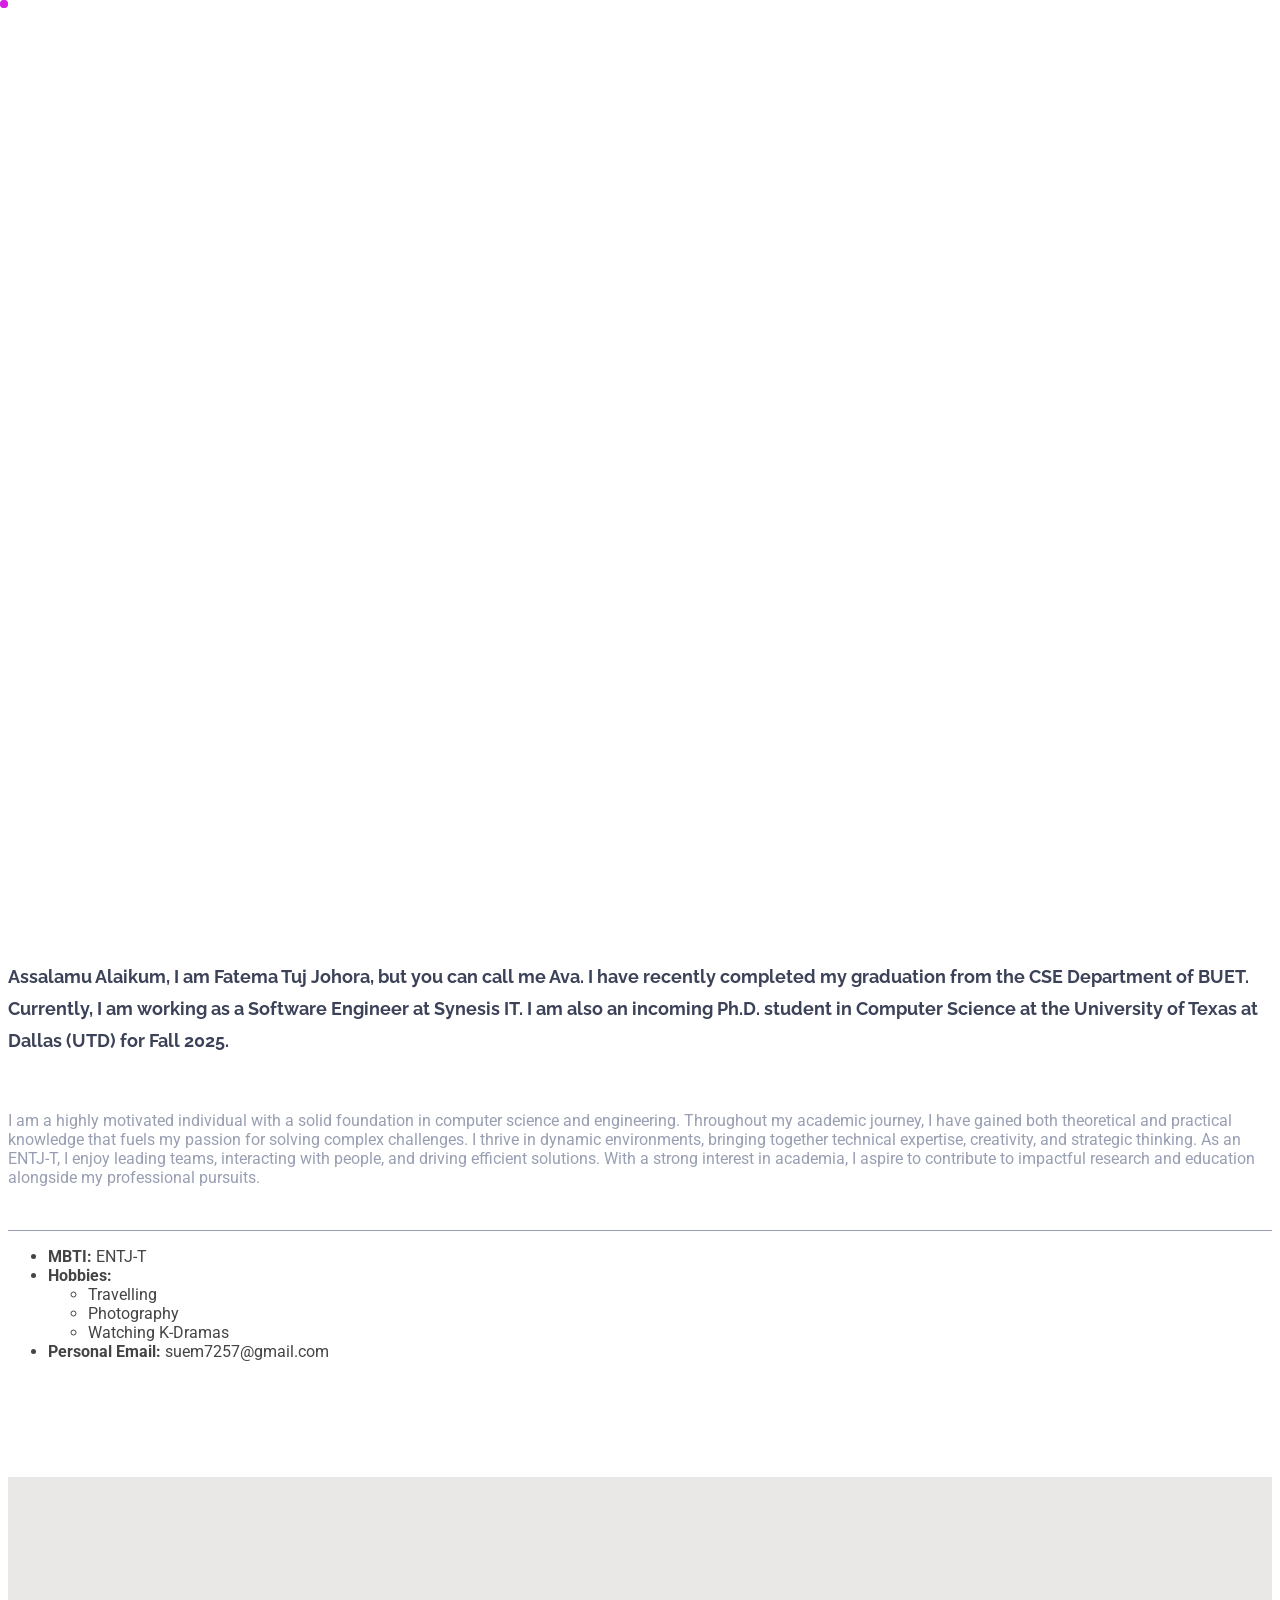
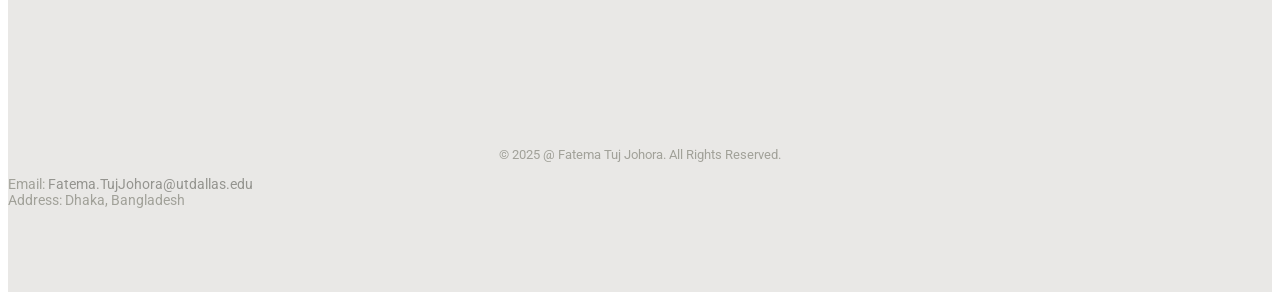
==== commit d56e77bf: "Merge pull request #2 from FatemaTujJohoraAva/main birthdate removed" ====
--- a/index.html
+++ b/index.html
@@ -153,18 +153,11 @@
             <div class="row">
               <div class="col-lg-6">
                 <ul>
-                  <li><i class="bi bi-chevron-right"></i> <strong>Birthday:</strong> <span>11 July, 2002</span></li>
-                <!-- </ul>
-              </div>
-              <div class="col-lg-8">
-                <ul> -->
-                  <!-- <li><i class="bi bi-chevron-right"></i> <strong>Age:</strong> <span>30</span></li> -->
                   <li><i class="bi bi-chevron-right"></i> <strong>MBTI:</strong> <span>ENTJ-T</span></li>
                   <li><i class="bi bi-chevron-right"></i> <strong>Hobbies:</strong> 
                     <ul><li><span>Travelling</span></li><li>Photography</li><li>Watching K-Dramas</li></ul>
                   </li>
-                  <li><i class="bi bi-chevron-right"></i> <strong>City:</strong> <span>Polashbari, Baipail</span></li>
-                  <li><i class="bi bi-chevron-right"></i> <strong>Email:</strong> <span>suem7257@gmail.com</span></li>
+                  <li><i class="bi bi-chevron-right"></i> <strong>Personal Email:</strong> <span>suem7257@gmail.com</span></li>
                 </ul>
               </div>
 					</div>
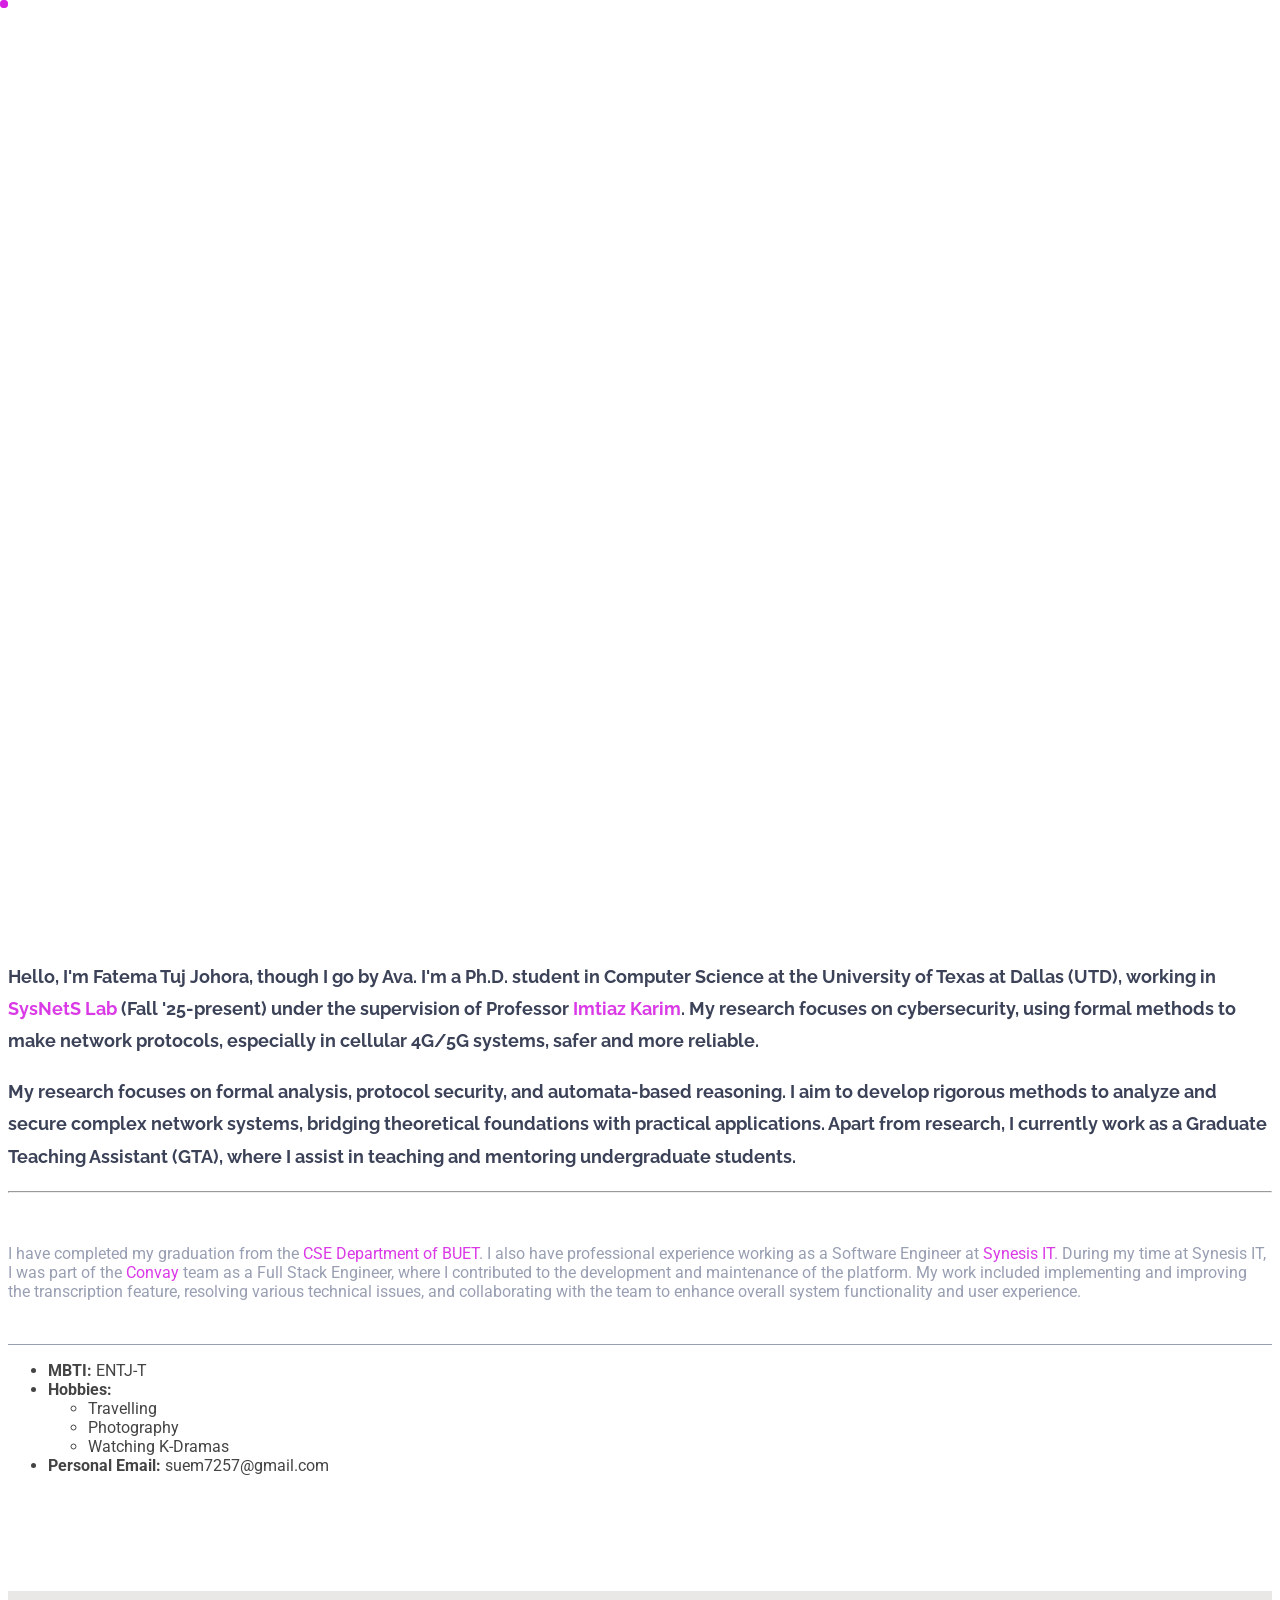
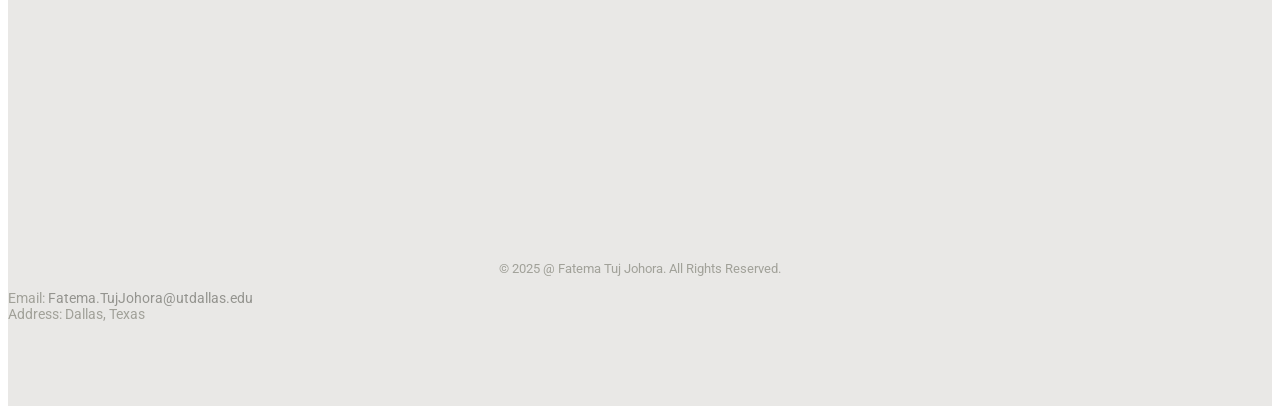
==== commit fc72fb3b: "updated after fall-25" ====
--- a/index.html
+++ b/index.html
@@ -115,36 +115,35 @@
 						<div class="col-sm-6">
 							<div class="single-about-txt">
 								<h3>
-									<b>Assalamu Alaikum,</b>
-										I am Fatema Tuj Johora, but you can call me Ava. I have recently completed my graduation from the CSE Department of BUET. 
-										Currently, I am working as a Software Engineer at Synesis IT. I am also an incoming Ph.D. student in Computer Science at 
-                    the University of Texas at Dallas (UTD) for Fall 2025.
-								</h3>
-								<p>
-                  I am a highly motivated individual with a solid foundation in computer science and engineering. Throughout my academic journey, 
+									<b>Hello, </b>
+										I'm Fatema Tuj Johora, though I go by Ava. I'm a Ph.D. student in Computer Science at the University of Texas at Dallas (UTD), 
+                    working in <a href="https://sysnets.github.io/" target="_blank">SysNetS Lab</a> (Fall '25-present) under the supervision of Professor 
+                    <a href="https://www.imtiazkarim.net/" target="_blank">Imtiaz Karim</a>.  My research focuses on cybersecurity, using formal methods 
+                    to make network protocols, especially in cellular 4G/5G systems, safer and more reliable.
+                   </h3>  
+							
+
+								<h3>
+                  My research focuses on formal analysis, protocol security, and automata-based reasoning. I aim to develop rigorous methods to analyze 
+                  and secure complex network systems, bridging theoretical foundations with practical applications. Apart from research, I currently work 
+                  as a Graduate Teaching Assistant (GTA), where I assist in teaching and mentoring undergraduate students.
+                  <!-- I am a highly motivated individual with a solid foundation in computer science and engineering. Throughout my academic journey, 
                   I have gained both theoretical and practical knowledge that fuels my passion for solving complex challenges. I thrive in dynamic 
                   environments, bringing together technical expertise, creativity, and strategic thinking. As an ENTJ-T, I enjoy leading teams, interacting 
                   with people, and driving efficient solutions. With a strong interest in academia, I aspire to contribute to impactful research and education 
-                  alongside my professional pursuits.
-								</p>
+                  alongside my professional pursuits. -->
+                </h3>
+                <hr>
+                <p>
+                  I have completed my graduation from the <a href="https://cse.buet.ac.bd/" target="_blank" >CSE Department of BUET</a>.  
+                    I also have professional experience working as a Software Engineer at <a href="https://synesisitltd.com/" target="_blank" >Synesis IT</a>.  
+                    During my time at Synesis IT, I was part of the <a href="https://convay.com/" target="_blank">Convay</a> team as a Full Stack Engineer, where I contributed to the development and maintenance of the platform. My work included implementing and improving the transcription feature, resolving various technical issues, and collaborating with the team to enhance overall system functionality and user experience.
+
+                </p>
 								<div class="row">
-									<!-- <div class="col-sm-4"> -->
-										<!-- <div class="single-about-add-info">
-											<h3>phone</h3>
-											<p>01772283946</p>
-										</div> -->
-									<!-- </div> -->
-									<!-- <div class="col-sm-4">
-										<div class="single-about-add-info">
-											<h3>email</h3>
-											<p>suem7257@gmail.com</p>
-										</div>
-									</div> -->
+							
 									<div class="col-sm-4">
-										<!-- <div class="single-about-add-info">
-											<h3>website</h3>
-											<p>www.brownsine.com</p>
-										</div> -->
+										
 									</div>
 								</div>
 							</div>
@@ -161,67 +160,11 @@
                 </ul>
               </div>
 					</div>
-          <!-- <hr> -->
-          <!-- <div class="col-sm-4">
-            <div class="single-about-add-info">
-              <h3>email</h3>
-              <p>suem7257@gmail.com</p>
-            </div>
-          </div> -->
+         
 				</div>
 			</div>
 		</section>
 
-    <!-- About Section -->
-    <!-- <section id="about" class="about section">
-
-      <div class="container section-title" data-aos="fade-up">
-        <h2>About</h2>
-        <p>Highly passionate about learning, solving complex problems, and exploring research in Computer Network and Security</p>
-      </div>
-
-      <div class="container" data-aos="fade-up" data-aos-delay="100">
-
-        <div class="row gy-4 justify-content-center">
-          <div class="col-lg-4">
-            <img src="assets/img/profile_pic.jpg" class="img-fluid" alt="">
-          </div>
-          <div class="col-lg-8 content">
-            <h2>Software Engineer</h2>
-            <p class="fst-italic py-3">
-              Lorem ipsum dolor sit amet, consectetur adipiscing elit, sed do eiusmod tempor incididunt ut labore et dolore
-              magna aliqua.
-            </p>
-            <div class="row">
-              <div class="col-lg-6">
-                <ul>
-                  <li><i class="bi bi-chevron-right"></i> <strong>Birthday:</strong> <span>1 May 1995</span></li>
-                  <li><i class="bi bi-chevron-right"></i> <strong>Website:</strong> <span>www.example.com</span></li>
-                  <li><i class="bi bi-chevron-right"></i> <strong>Phone:</strong> <span>+123 456 7890</span></li>
-                  <li><i class="bi bi-chevron-right"></i> <strong>City:</strong> <span>New York, USA</span></li>
-                </ul>
-              </div>
-              <div class="col-lg-6">
-                <ul>
-                  <li><i class="bi bi-chevron-right"></i> <strong>Age:</strong> <span>30</span></li>
-                  <li><i class="bi bi-chevron-right"></i> <strong>Degree:</strong> <span>Master</span></li>
-                  <li><i class="bi bi-chevron-right"></i> <strong>Email:</strong> <span>email@example.com</span></li>
-                  <li><i class="bi bi-chevron-right"></i> <strong>Freelance:</strong> <span>Available</span></li>
-                </ul>
-              </div>
-            </div>
-            <p class="py-3">
-              Officiis eligendi itaque labore et dolorum mollitia officiis optio vero. Quisquam sunt adipisci omnis et ut. Nulla accusantium dolor incidunt officia tempore. Et eius omnis.
-              Cupiditate ut dicta maxime officiis quidem quia. Sed et consectetur qui quia repellendus itaque neque.
-            </p>
-          </div>
-        </div>
-
-      </div>
-
-    </section>/About Section -->
-
-    <!-- Skills Section -->
    
    
 
@@ -264,7 +207,7 @@
      <div class="container">
         <p style="color: #a1a199 ;"> 
           Email: <a href="mailto:Fatema.TujJohora@utdallas.edu" style="color: #94948f;"> Fatema.TujJohora@utdallas.edu</a><br>
-         Address: <p" style="color: #a1a199;">Dhaka, Bangladesh</p><br>
+         Address: <p" style="color: #a1a199;">Dallas, Texas</p><br>
         </p>
       </div>
 
--- a/assets/css/main.css
+++ b/assets/css/main.css
@@ -1739,4 +1739,24 @@
 --------------------------------------------------------------*/
 .starter-section {
   /* Add your styles here */
+}
+
+ul.grad-course-list {
+  list-style-type: disc;       /* bullet type */
+    padding-left: 1.5rem;        /* space from the left */
+    margin: 0 0 1rem 0;          /* spacing around list */
+    font-family: Arial, sans-serif;
+    font-size: 1rem;
+    line-height: 1.6;            /* spacing between items */
+    color: #333;
+}
+
+ul.grad-course-list ul {
+   list-style-type: circle;     /* different bullet for sub-items */
+    padding-left: 1.2rem;
+}
+
+ul.grad-course-list li {
+    margin-bottom: 0.5rem;      /* space between list items */
+    color: #007acc;  
 }
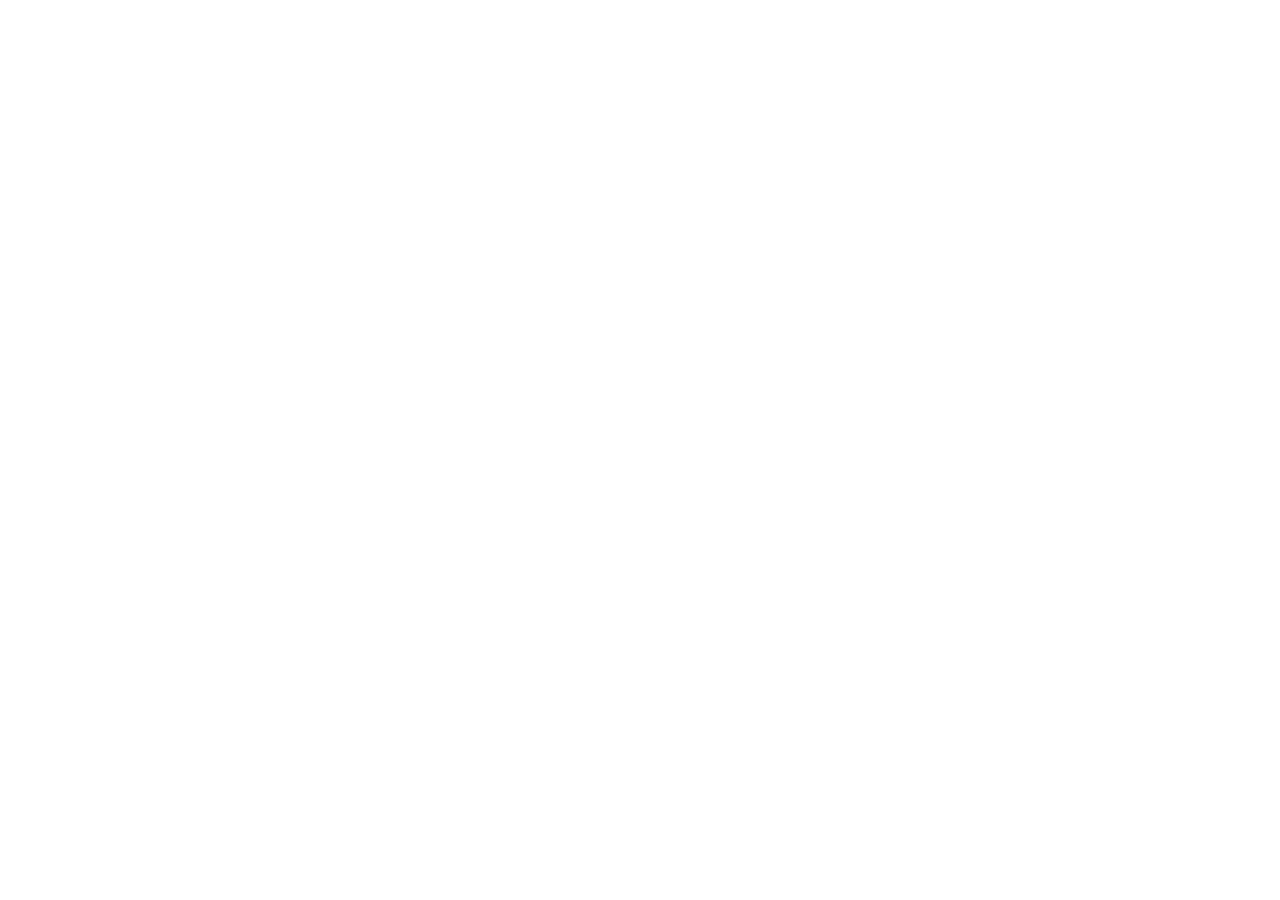
==== commit 9ba01ec3: "after spring 26" ====
--- a/index.html
+++ b/index.html
@@ -1,238 +1,24 @@
 <!DOCTYPE html>
 <html lang="en">
-
-<head>
-  <meta charset="utf-8">
-  <meta content="width=device-width, initial-scale=1.0" name="viewport">
-  <title>Fatema Tuj Johora</title>
-  <meta name="description" content="">
-  <meta name="keywords" content="">
-
-  <!-- Favicons -->
-  <!-- Favicons -->
-  <link href="assets/img/JA_logo.jpg" rel="icon">
-  <link href="assets/img/JA_logo.jpg" rel="apple-touch-icon">
-
-  <!-- Fonts -->
-  <link href="https://fonts.googleapis.com" rel="preconnect">
-  <link href="https://fonts.gstatic.com" rel="preconnect" crossorigin>
-  <link href="https://fonts.googleapis.com/css2?family=Roboto:ital,wght@0,100;0,300;0,400;0,500;0,700;0,900;1,100;1,300;1,400;1,500;1,700;1,900&family=Poppins:ital,wght@0,100;0,200;0,300;0,400;0,500;0,600;0,700;0,800;0,900;1,100;1,200;1,300;1,400;1,500;1,600;1,700;1,800;1,900&family=Raleway:ital,wght@0,100;0,200;0,300;0,400;0,500;0,600;0,700;0,800;0,900;1,100;1,200;1,300;1,400;1,500;1,600;1,700;1,800;1,900&display=swap" rel="stylesheet">
-
-  <!-- Vendor CSS Files -->
-  <link href="assets/vendor/bootstrap/css/bootstrap.min.css" rel="stylesheet">
-  <link href="assets/vendor/bootstrap-icons/bootstrap-icons.css" rel="stylesheet">
-  <link href="assets/vendor/aos/aos.css" rel="stylesheet">
-  <link href="assets/vendor/swiper/swiper-bundle.min.css" rel="stylesheet">
-  <link href="assets/vendor/glightbox/css/glightbox.min.css" rel="stylesheet">
-
-  <!-- Main CSS File -->
-  <link href="assets/css/main.css" rel="stylesheet">
-
-  <!-- =======================================================
-  * Template Name: Kelly
-  * Template URL: https://bootstrapmade.com/kelly-free-bootstrap-cv-resume-html-template/
-  * Updated: Aug 07 2024 with Bootstrap v5.3.3
-  * Author: BootstrapMade.com
-  * License: https://bootstrapmade.com/license/
-  ======================================================== -->
-</head>
-
-<body class="about-page">
-
-  <header id="header" class="header d-flex align-items-center light-background sticky-top">
-    <div class="container-fluid position-relative d-flex align-items-center justify-content-between">
-
-      <a href="index.html" class="logo d-flex align-items-center me-auto me-xl-0">
-        <!-- Uncomment the line below if you also wish to use an image logo -->
-        <img src="assets/img/JA_logo.jpg" alt="">
-        <h1 class="sitename" style="color:rgb(215, 15, 205);">Johora Ava</h1>
-      </a>
-
-      <nav id="navmenu" class="navmenu">
-        <ul>
-          <li><a href="index.html" class="active">Home</a></li>
-          <!-- <li><a href="about.html" class="active">About</a></li> -->
-          <li><a href="resume.html">Resume</a></li>
-          <li><a href="Skills.html">Skills</a></li>
-          <li><a href="Projects.html">Projects</a></li>
-          <!-- <li class="dropdown"><a href="#"><span>Dropdown</span> <i class="bi bi-chevron-down toggle-dropdown"></i></a>
-            <ul>
-              <li><a href="#">Dropdown 1</a></li>
-              <li class="dropdown"><a href="#"><span>Deep Dropdown</span> <i class="bi bi-chevron-down toggle-dropdown"></i></a>
-                <ul>
-                  <li><a href="#">Deep Dropdown 1</a></li>
-                  <li><a href="#">Deep Dropdown 2</a></li>
-                  <li><a href="#">Deep Dropdown 3</a></li>
-                  <li><a href="#">Deep Dropdown 4</a></li>
-                  <li><a href="#">Deep Dropdown 5</a></li>
-                </ul>
-              </li>
-              <li><a href="#">Dropdown 2</a></li>
-              <li><a href="#">Dropdown 3</a></li>
-              <li><a href="#">Dropdown 4</a></li>
-            </ul>
-          </li> -->
-          <!-- <li><a href="contact.html">Contact</a></li> -->
-        </ul>
-        <i class="mobile-nav-toggle d-xl-none bi bi-list"></i>
-      </nav>
-
-      <div class="header-social-links">
-        <a href="https://www.facebook.com/johora.ava22" target="_blank">
-          <i class="bi bi-facebook" aria-hidden="true"></i>
-        </a>
-     <a href="https://www.instagram.com/johora_ava" target="_blank">
-          <i  class="bi bi-instagram" aria-hidden="true"></i>
-        </a>
-         <a href="https://www.linkedin.com/in/fatema-tuj-johora-50000b324/" target="_blank">
-              <i  class="bi bi-linkedin" aria-hidden="true"></i>
-            </a>
-            <a href="https://github.com/JohoraAva" target="_blank">
-              <i  class="bi bi-github" aria-hidden="true"></i>
-            </a>
-            <a href="https://x.com/JohoraAva" target="_blank">
-              <i  class="bi bi-twitter" aria-hidden="true"></i>
-            </a>
-      </div>
-
-    </div>
-  </header>
-
-  <main class="main">
-
-    <section id="about" class="about">
-			 <div class="container section-title" data-aos="fade-up">
-        <h2>A Little About Me</h2>
-      </div>
-      	<div class="col-sm-5 offset-sm-1">
-							<div class="single-about-img">
-								<img src="assets/img/profile_pic.jpg" alt="profile_image">
-							</div>
-						</div>
-			<div class="container">
-				<div class="about-content">
-					<div class="row">
-						<div class="col-sm-6">
-							<div class="single-about-txt">
-								<h3>
-									<b>Hello, </b>
-										I'm Fatema Tuj Johora, though I go by Ava. I'm a Ph.D. student in Computer Science at the University of Texas at Dallas (UTD), 
-                    working in <a href="https://sysnets.github.io/" target="_blank">SysNetS Lab</a> (Fall '25-present) under the supervision of Professor 
-                    <a href="https://www.imtiazkarim.net/" target="_blank">Imtiaz Karim</a>.  My research focuses on cybersecurity, using formal methods 
-                    to make network protocols, especially in cellular 4G/5G systems, safer and more reliable.
-                   </h3>  
-							
-
-								<h3>
-                  My research focuses on formal analysis, protocol security, and automata-based reasoning. I aim to develop rigorous methods to analyze 
-                  and secure complex network systems, bridging theoretical foundations with practical applications. Apart from research, I currently work 
-                  as a Graduate Teaching Assistant (GTA), where I assist in teaching and mentoring undergraduate students.
-                  <!-- I am a highly motivated individual with a solid foundation in computer science and engineering. Throughout my academic journey, 
-                  I have gained both theoretical and practical knowledge that fuels my passion for solving complex challenges. I thrive in dynamic 
-                  environments, bringing together technical expertise, creativity, and strategic thinking. As an ENTJ-T, I enjoy leading teams, interacting 
-                  with people, and driving efficient solutions. With a strong interest in academia, I aspire to contribute to impactful research and education 
-                  alongside my professional pursuits. -->
-                </h3>
-                <hr>
-                <p>
-                  I have completed my graduation from the <a href="https://cse.buet.ac.bd/" target="_blank" >CSE Department of BUET</a>.  
-                    I also have professional experience working as a Software Engineer at <a href="https://synesisitltd.com/" target="_blank" >Synesis IT</a>.  
-                    During my time at Synesis IT, I was part of the <a href="https://convay.com/" target="_blank">Convay</a> team as a Full Stack Engineer, where I contributed to the development and maintenance of the platform. My work included implementing and improving the transcription feature, resolving various technical issues, and collaborating with the team to enhance overall system functionality and user experience.
-
-                </p>
-								<div class="row">
-							
-									<div class="col-sm-4">
-										
-									</div>
-								</div>
-							</div>
-						</div>
-            <!-- <hr> -->
-            <div class="row">
-              <div class="col-lg-6">
-                <ul>
-                  <li><i class="bi bi-chevron-right"></i> <strong>MBTI:</strong> <span>ENTJ-T</span></li>
-                  <li><i class="bi bi-chevron-right"></i> <strong>Hobbies:</strong> 
-                    <ul><li><span>Travelling</span></li><li>Photography</li><li>Watching K-Dramas</li></ul>
-                  </li>
-                  <li><i class="bi bi-chevron-right"></i> <strong>Personal Email:</strong> <span>suem7257@gmail.com</span></li>
-                </ul>
-              </div>
-					</div>
-         
-				</div>
-			</div>
-		</section>
-
-   
-   
-
-
-  </main>
-
-  <footer id="footer" class="footer light-background">
-
-    <div class="container">
-      <!-- <div class="copyright text-center ">
-        <p>© <span>Copyright</span> <strong class="px-1 sitename">Kelly</strong> <span>All Rights Reserved<br></span></p>
-      </div> -->
-      <div class="social-links d-flex justify-content-center">
-        <a href="https://www.facebook.com/johora.ava22" target="_blank">
-          <i class="bi bi-facebook" aria-hidden="true"></i>
-        </a>
-     <a href="https://www.instagram.com/johora_ava" target="_blank">
-          <i  class="bi bi-instagram" aria-hidden="true"></i>
-        </a>
-         <a href="https://www.linkedin.com/in/fatema-tuj-johora-50000b324/" target="_blank">
-              <i  class="bi bi-linkedin" aria-hidden="true"></i>
-            </a>
-            <a href="https://github.com/JohoraAva" target="_blank">
-              <i  class="bi bi-github" aria-hidden="true"></i>
-            </a>
-
-            <a href="https://x.com/JohoraAva" target="_blank">
-              <i  class="bi bi-twitter" aria-hidden="true"></i>
-            </a>
-      </div>
-      <div class="credits" style="color: #a1a199 ;">
-        <!-- All the links in the footer should remain intact. -->
-        <!-- You can delete the links only if you've purchased the pro version. -->
-        <!-- Licensing information: https://bootstrapmade.com/license/ -->
-        <!-- Purchase the pro version with working PHP/AJAX contact form: [buy-url] -->
-        © 2025 @ Fatema Tuj Johora. All Rights Reserved.
-      </div>
-    </div>
-    </div>
-     <div class="container">
-        <p style="color: #a1a199 ;"> 
-          Email: <a href="mailto:Fatema.TujJohora@utdallas.edu" style="color: #94948f;"> Fatema.TujJohora@utdallas.edu</a><br>
-         Address: <p" style="color: #a1a199;">Dallas, Texas</p><br>
-        </p>
-      </div>
-
-  </footer>
-
-  <!-- Scroll Top -->
-  <a href="#" id="scroll-top" class="scroll-top d-flex align-items-center justify-content-center"><i class="bi bi-arrow-up-short"></i></a>
-
-  <!-- Preloader -->
-  <div id="preloader"></div>
-
-  <!-- Vendor JS Files -->
-  <script src="assets/vendor/bootstrap/js/bootstrap.bundle.min.js"></script>
-  <script src="assets/vendor/php-email-form/validate.js"></script>
-  <script src="assets/vendor/aos/aos.js"></script>
-  <script src="assets/vendor/waypoints/noframework.waypoints.js"></script>
-  <script src="assets/vendor/purecounter/purecounter_vanilla.js"></script>
-  <script src="assets/vendor/swiper/swiper-bundle.min.js"></script>
-  <script src="assets/vendor/glightbox/js/glightbox.min.js"></script>
-  <script src="assets/vendor/imagesloaded/imagesloaded.pkgd.min.js"></script>
-  <script src="assets/vendor/isotope-layout/isotope.pkgd.min.js"></script>
-
-  <!-- Main JS File -->
-  <script src="assets/js/main.js"></script>
-
-</body>
-
-</html>+  <head>
+    <meta charset="UTF-8" />
+    <link rel="icon" type="image/jpeg" href="/img/JA_logo.jpg" />
+    <meta name="viewport" content="width=device-width, initial-scale=1.0" />
+    <meta name="description" content="Fatema Tuj Johora (Ava) — Ph.D. Student in Computer Science at UT Dallas, researching cybersecurity and formal methods for 4G/5G protocol security." />
+    <meta name="keywords" content="Fatema Tuj Johora, Ava, PhD, Computer Science, UTD, Cybersecurity, Formal Methods, 5G Security" />
+    <title>Fatema Tuj Johora | PhD Student, UTD</title>
+    <meta property="og:type" content="website" />
+    <meta property="og:title" content="Fatema Tuj Johora | PhD Student, UTD" />
+    <meta property="og:description" content="Fatema Tuj Johora (Ava) — Ph.D. Student in Computer Science at UT Dallas, researching cybersecurity and formal methods for 4G/5G protocol security." />
+    <meta property="og:image" content="/img/welcome3.jpg" />
+    <meta name="twitter:card" content="summary_large_image" />
+    <meta name="twitter:image" content="/img/welcome3.jpg" />
+    <link rel="preconnect" href="https://fonts.googleapis.com" />
+    <link rel="preconnect" href="https://fonts.gstatic.com" crossorigin />
+    <link href="https://fonts.googleapis.com/css2?family=Inter:wght@300;400;500;600;700;800&display=swap" rel="stylesheet" />
+  </head>
+  <body>
+    <div id="root"></div>
+    <script type="module" src="/src/main.jsx"></script>
+  </body>
+</html>
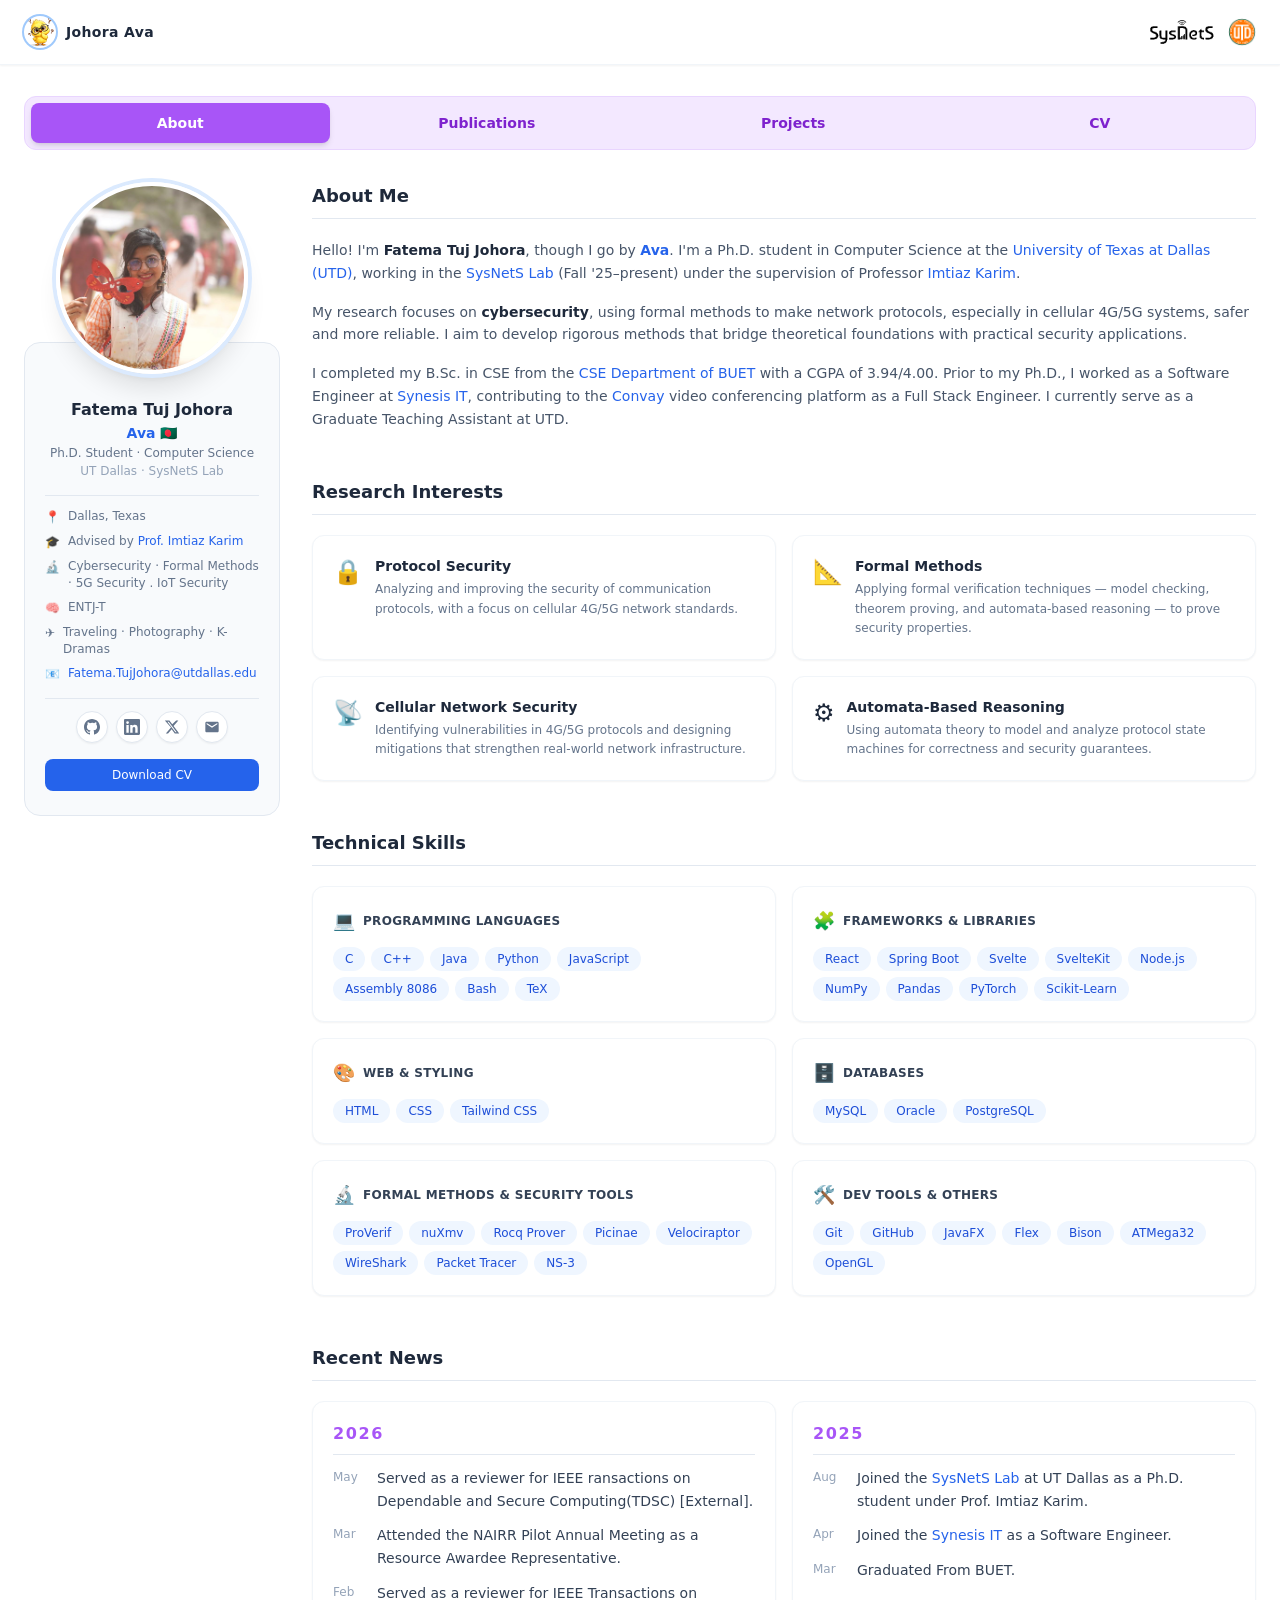
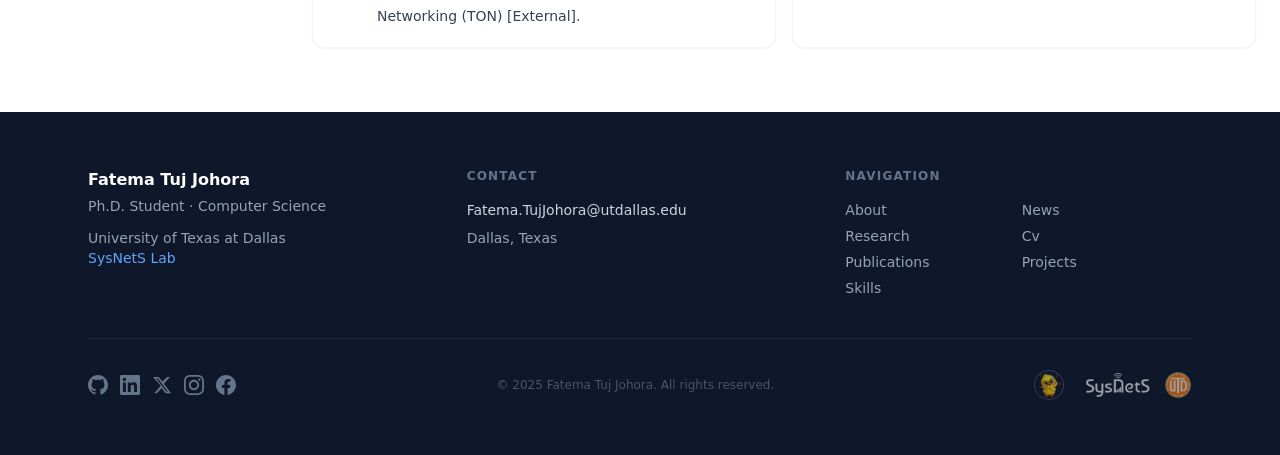
==== commit 201392aa: "deploy: c9bff8e318b43b13dba6e7ecb80c8a072f2131ac" ====
--- a/index.html
+++ b/index.html
@@ -16,9 +16,10 @@
     <link rel="preconnect" href="https://fonts.googleapis.com" />
     <link rel="preconnect" href="https://fonts.gstatic.com" crossorigin />
     <link href="https://fonts.googleapis.com/css2?family=Inter:wght@300;400;500;600;700;800&display=swap" rel="stylesheet" />
+    <script type="module" crossorigin src="/assets/index-BdrAuU-n.js"></script>
+    <link rel="stylesheet" crossorigin href="/assets/index-DYVtIeiz.css">
   </head>
   <body>
     <div id="root"></div>
-    <script type="module" src="/src/main.jsx"></script>
   </body>
 </html>
--- a/assets/index-DYVtIeiz.css
+++ b/assets/index-DYVtIeiz.css
@@ -0,0 +1 @@
+*,:before,:after{--tw-border-spacing-x: 0;--tw-border-spacing-y: 0;--tw-translate-x: 0;--tw-translate-y: 0;--tw-rotate: 0;--tw-skew-x: 0;--tw-skew-y: 0;--tw-scale-x: 1;--tw-scale-y: 1;--tw-pan-x: ;--tw-pan-y: ;--tw-pinch-zoom: ;--tw-scroll-snap-strictness: proximity;--tw-gradient-from-position: ;--tw-gradient-via-position: ;--tw-gradient-to-position: ;--tw-ordinal: ;--tw-slashed-zero: ;--tw-numeric-figure: ;--tw-numeric-spacing: ;--tw-numeric-fraction: ;--tw-ring-inset: ;--tw-ring-offset-width: 0px;--tw-ring-offset-color: #fff;--tw-ring-color: rgb(59 130 246 / .5);--tw-ring-offset-shadow: 0 0 #0000;--tw-ring-shadow: 0 0 #0000;--tw-shadow: 0 0 #0000;--tw-shadow-colored: 0 0 #0000;--tw-blur: ;--tw-brightness: ;--tw-contrast: ;--tw-grayscale: ;--tw-hue-rotate: ;--tw-invert: ;--tw-saturate: ;--tw-sepia: ;--tw-drop-shadow: ;--tw-backdrop-blur: ;--tw-backdrop-brightness: ;--tw-backdrop-contrast: ;--tw-backdrop-grayscale: ;--tw-backdrop-hue-rotate: ;--tw-backdrop-invert: ;--tw-backdrop-opacity: ;--tw-backdrop-saturate: ;--tw-backdrop-sepia: ;--tw-contain-size: ;--tw-contain-layout: ;--tw-contain-paint: ;--tw-contain-style: }::backdrop{--tw-border-spacing-x: 0;--tw-border-spacing-y: 0;--tw-translate-x: 0;--tw-translate-y: 0;--tw-rotate: 0;--tw-skew-x: 0;--tw-skew-y: 0;--tw-scale-x: 1;--tw-scale-y: 1;--tw-pan-x: ;--tw-pan-y: ;--tw-pinch-zoom: ;--tw-scroll-snap-strictness: proximity;--tw-gradient-from-position: ;--tw-gradient-via-position: ;--tw-gradient-to-position: ;--tw-ordinal: ;--tw-slashed-zero: ;--tw-numeric-figure: ;--tw-numeric-spacing: ;--tw-numeric-fraction: ;--tw-ring-inset: ;--tw-ring-offset-width: 0px;--tw-ring-offset-color: #fff;--tw-ring-color: rgb(59 130 246 / .5);--tw-ring-offset-shadow: 0 0 #0000;--tw-ring-shadow: 0 0 #0000;--tw-shadow: 0 0 #0000;--tw-shadow-colored: 0 0 #0000;--tw-blur: ;--tw-brightness: ;--tw-contrast: ;--tw-grayscale: ;--tw-hue-rotate: ;--tw-invert: ;--tw-saturate: ;--tw-sepia: ;--tw-drop-shadow: ;--tw-backdrop-blur: ;--tw-backdrop-brightness: ;--tw-backdrop-contrast: ;--tw-backdrop-grayscale: ;--tw-backdrop-hue-rotate: ;--tw-backdrop-invert: ;--tw-backdrop-opacity: ;--tw-backdrop-saturate: ;--tw-backdrop-sepia: ;--tw-contain-size: ;--tw-contain-layout: ;--tw-contain-paint: ;--tw-contain-style: }*,:before,:after{box-sizing:border-box;border-width:0;border-style:solid;border-color:#e5e7eb}:before,:after{--tw-content: ""}html,:host{line-height:1.5;-webkit-text-size-adjust:100%;-moz-tab-size:4;-o-tab-size:4;tab-size:4;font-family:Inter,system-ui,sans-serif;font-feature-settings:normal;font-variation-settings:normal;-webkit-tap-highlight-color:transparent}body{margin:0;line-height:inherit}hr{height:0;color:inherit;border-top-width:1px}abbr:where([title]){-webkit-text-decoration:underline dotted;text-decoration:underline dotted}h1,h2,h3,h4,h5,h6{font-size:inherit;font-weight:inherit}a{color:inherit;text-decoration:inherit}b,strong{font-weight:bolder}code,kbd,samp,pre{font-family:ui-monospace,SFMono-Regular,Menlo,Monaco,Consolas,Liberation Mono,Courier New,monospace;font-feature-settings:normal;font-variation-settings:normal;font-size:1em}small{font-size:80%}sub,sup{font-size:75%;line-height:0;position:relative;vertical-align:baseline}sub{bottom:-.25em}sup{top:-.5em}table{text-indent:0;border-color:inherit;border-collapse:collapse}button,input,optgroup,select,textarea{font-family:inherit;font-feature-settings:inherit;font-variation-settings:inherit;font-size:100%;font-weight:inherit;line-height:inherit;letter-spacing:inherit;color:inherit;margin:0;padding:0}button,select{text-transform:none}button,input:where([type=button]),input:where([type=reset]),input:where([type=submit]){-webkit-appearance:button;background-color:transparent;background-image:none}:-moz-focusring{outline:auto}:-moz-ui-invalid{box-shadow:none}progress{vertical-align:baseline}::-webkit-inner-spin-button,::-webkit-outer-spin-button{height:auto}[type=search]{-webkit-appearance:textfield;outline-offset:-2px}::-webkit-search-decoration{-webkit-appearance:none}::-webkit-file-upload-button{-webkit-appearance:button;font:inherit}summary{display:list-item}blockquote,dl,dd,h1,h2,h3,h4,h5,h6,hr,figure,p,pre{margin:0}fieldset{margin:0;padding:0}legend{padding:0}ol,ul,menu{list-style:none;margin:0;padding:0}dialog{padding:0}textarea{resize:vertical}input::-moz-placeholder,textarea::-moz-placeholder{opacity:1;color:#9ca3af}input::placeholder,textarea::placeholder{opacity:1;color:#9ca3af}button,[role=button]{cursor:pointer}:disabled{cursor:default}img,svg,video,canvas,audio,iframe,embed,object{display:block;vertical-align:middle}img,video{max-width:100%;height:auto}[hidden]:where(:not([hidden=until-found])){display:none}html{scroll-behavior:smooth;font-family:Inter,system-ui,sans-serif}::-webkit-scrollbar{width:6px}::-webkit-scrollbar-track{background:#f1f5f9}::-webkit-scrollbar-thumb{background:#94a3b8;border-radius:3px}.section-title{margin-bottom:.75rem;font-size:1.875rem;line-height:2.25rem;font-weight:700;--tw-text-opacity: 1;color:rgb(30 41 59 / var(--tw-text-opacity, 1))}.section-accent-line{height:.25rem;width:3.5rem;border-radius:9999px;--tw-bg-opacity: 1;background-color:rgb(37 99 235 / var(--tw-bg-opacity, 1))}.card{border-radius:.75rem;border-width:1px;--tw-border-opacity: 1;border-color:rgb(241 245 249 / var(--tw-border-opacity, 1));--tw-bg-opacity: 1;background-color:rgb(255 255 255 / var(--tw-bg-opacity, 1));--tw-shadow: 0 1px 2px 0 rgb(0 0 0 / .05);--tw-shadow-colored: 0 1px 2px 0 var(--tw-shadow-color);box-shadow:var(--tw-ring-offset-shadow, 0 0 #0000),var(--tw-ring-shadow, 0 0 #0000),var(--tw-shadow);transition-property:box-shadow;transition-timing-function:cubic-bezier(.4,0,.2,1);transition-duration:.2s}.card:hover{--tw-shadow: 0 4px 6px -1px rgb(0 0 0 / .1), 0 2px 4px -2px rgb(0 0 0 / .1);--tw-shadow-colored: 0 4px 6px -1px var(--tw-shadow-color), 0 2px 4px -2px var(--tw-shadow-color);box-shadow:var(--tw-ring-offset-shadow, 0 0 #0000),var(--tw-ring-shadow, 0 0 #0000),var(--tw-shadow)}.tag{border-radius:9999px;--tw-bg-opacity: 1;background-color:rgb(239 246 255 / var(--tw-bg-opacity, 1));padding:.25rem .75rem;font-size:.75rem;line-height:1rem;font-weight:500;--tw-text-opacity: 1;color:rgb(29 78 216 / var(--tw-text-opacity, 1))}.btn-primary{border-radius:.5rem;--tw-bg-opacity: 1;background-color:rgb(37 99 235 / var(--tw-bg-opacity, 1));padding:.625rem 1.25rem;font-size:.875rem;line-height:1.25rem;font-weight:500;--tw-text-opacity: 1;color:rgb(255 255 255 / var(--tw-text-opacity, 1));transition-property:color,background-color,border-color,text-decoration-color,fill,stroke;transition-timing-function:cubic-bezier(.4,0,.2,1);transition-duration:.2s}.btn-primary:hover{--tw-bg-opacity: 1;background-color:rgb(29 78 216 / var(--tw-bg-opacity, 1))}.btn-outline{border-radius:.5rem;border-width:1px;border-color:#fff6;padding:.625rem 1.25rem;font-size:.875rem;line-height:1.25rem;font-weight:500;--tw-text-opacity: 1;color:rgb(255 255 255 / var(--tw-text-opacity, 1));transition-property:color,background-color,border-color,text-decoration-color,fill,stroke;transition-timing-function:cubic-bezier(.4,0,.2,1);transition-duration:.2s}.btn-outline:hover{background-color:#fff3}.fixed{position:fixed}.absolute{position:absolute}.relative{position:relative}.inset-0{top:0;right:0;bottom:0;left:0}.-left-\[9px\]{left:-9px}.bottom-8{bottom:2rem}.left-1\/2{left:50%}.top-0{top:0}.z-10{z-index:10}.z-50{z-index:50}.mx-auto{margin-left:auto;margin-right:auto}.mb-1{margin-bottom:.25rem}.mb-10{margin-bottom:2.5rem}.mb-12{margin-bottom:3rem}.mb-2{margin-bottom:.5rem}.mb-3{margin-bottom:.75rem}.mb-4{margin-bottom:1rem}.mb-5{margin-bottom:1.25rem}.mb-6{margin-bottom:1.5rem}.mb-7{margin-bottom:1.75rem}.mb-8{margin-bottom:2rem}.mb-\[-2rem\]{margin-bottom:-2rem}.mt-0\.5{margin-top:.125rem}.mt-1{margin-top:.25rem}.mt-10{margin-top:2.5rem}.mt-12{margin-top:3rem}.mt-2{margin-top:.5rem}.mt-3{margin-top:.75rem}.mt-4{margin-top:1rem}.mt-6{margin-top:1.5rem}.mt-8{margin-top:2rem}.inline-block{display:inline-block}.flex{display:flex}.inline-flex{display:inline-flex}.grid{display:grid}.h-10{height:2.5rem}.h-16{height:4rem}.h-3{height:.75rem}.h-32{height:8rem}.h-36{height:9rem}.h-4{height:1rem}.h-48{height:12rem}.h-5{height:1.25rem}.h-6{height:1.5rem}.h-7{height:1.75rem}.h-8{height:2rem}.min-h-screen{min-height:100vh}.w-10{width:2.5rem}.w-16{width:4rem}.w-3{width:.75rem}.w-32{width:8rem}.w-36{width:9rem}.w-4{width:1rem}.w-48{width:12rem}.w-5{width:1.25rem}.w-6{width:1.5rem}.w-7{width:1.75rem}.w-8{width:2rem}.w-auto{width:auto}.w-full{width:100%}.min-w-0{min-width:0px}.max-w-2xl{max-width:42rem}.max-w-3xl{max-width:48rem}.max-w-6xl{max-width:72rem}.max-w-7xl{max-width:80rem}.max-w-sm{max-width:24rem}.flex-1{flex:1 1 0%}.flex-shrink-0,.shrink-0{flex-shrink:0}.-translate-x-1\/2{--tw-translate-x: -50%;transform:translate(var(--tw-translate-x),var(--tw-translate-y)) rotate(var(--tw-rotate)) skew(var(--tw-skew-x)) skewY(var(--tw-skew-y)) scaleX(var(--tw-scale-x)) scaleY(var(--tw-scale-y))}@keyframes bounce{0%,to{transform:translateY(-25%);animation-timing-function:cubic-bezier(.8,0,1,1)}50%{transform:none;animation-timing-function:cubic-bezier(0,0,.2,1)}}.animate-bounce{animation:bounce 1s infinite}.cursor-pointer{cursor:pointer}.list-none{list-style-type:none}.grid-cols-2{grid-template-columns:repeat(2,minmax(0,1fr))}.flex-col{flex-direction:column}.flex-wrap{flex-wrap:wrap}.items-start{align-items:flex-start}.items-end{align-items:flex-end}.items-center{align-items:center}.justify-center{justify-content:center}.justify-between{justify-content:space-between}.gap-0{gap:0px}.gap-1{gap:.25rem}.gap-1\.5{gap:.375rem}.gap-12{gap:3rem}.gap-2{gap:.5rem}.gap-2\.5{gap:.625rem}.gap-3{gap:.75rem}.gap-4{gap:1rem}.gap-5{gap:1.25rem}.gap-6{gap:1.5rem}.gap-8{gap:2rem}.gap-x-2{-moz-column-gap:.5rem;column-gap:.5rem}.gap-y-1{row-gap:.25rem}.space-y-0\.5>:not([hidden])~:not([hidden]){--tw-space-y-reverse: 0;margin-top:calc(.125rem * calc(1 - var(--tw-space-y-reverse)));margin-bottom:calc(.125rem * var(--tw-space-y-reverse))}.space-y-1>:not([hidden])~:not([hidden]){--tw-space-y-reverse: 0;margin-top:calc(.25rem * calc(1 - var(--tw-space-y-reverse)));margin-bottom:calc(.25rem * var(--tw-space-y-reverse))}.space-y-12>:not([hidden])~:not([hidden]){--tw-space-y-reverse: 0;margin-top:calc(3rem * calc(1 - var(--tw-space-y-reverse)));margin-bottom:calc(3rem * var(--tw-space-y-reverse))}.space-y-2>:not([hidden])~:not([hidden]){--tw-space-y-reverse: 0;margin-top:calc(.5rem * calc(1 - var(--tw-space-y-reverse)));margin-bottom:calc(.5rem * var(--tw-space-y-reverse))}.space-y-3>:not([hidden])~:not([hidden]){--tw-space-y-reverse: 0;margin-top:calc(.75rem * calc(1 - var(--tw-space-y-reverse)));margin-bottom:calc(.75rem * var(--tw-space-y-reverse))}.space-y-4>:not([hidden])~:not([hidden]){--tw-space-y-reverse: 0;margin-top:calc(1rem * calc(1 - var(--tw-space-y-reverse)));margin-bottom:calc(1rem * var(--tw-space-y-reverse))}.overflow-x-auto{overflow-x:auto}.whitespace-nowrap{white-space:nowrap}.break-all{word-break:break-all}.rounded-2xl{border-radius:1rem}.rounded-full{border-radius:9999px}.rounded-lg{border-radius:.5rem}.rounded-xl{border-radius:.75rem}.border{border-width:1px}.border-2{border-width:2px}.border-4{border-width:4px}.border-\[3px\]{border-width:3px}.border-b{border-bottom-width:1px}.border-l-2{border-left-width:2px}.border-t{border-top-width:1px}.border-purple-200{--tw-border-opacity: 1;border-color:rgb(233 213 255 / var(--tw-border-opacity, 1))}.border-slate-100{--tw-border-opacity: 1;border-color:rgb(241 245 249 / var(--tw-border-opacity, 1))}.border-slate-200{--tw-border-opacity: 1;border-color:rgb(226 232 240 / var(--tw-border-opacity, 1))}.border-slate-800{--tw-border-opacity: 1;border-color:rgb(30 41 59 / var(--tw-border-opacity, 1))}.border-white{--tw-border-opacity: 1;border-color:rgb(255 255 255 / var(--tw-border-opacity, 1))}.border-white\/20{border-color:#fff3}.border-white\/80{border-color:#fffc}.bg-amber-50{--tw-bg-opacity: 1;background-color:rgb(255 251 235 / var(--tw-bg-opacity, 1))}.bg-blue-50{--tw-bg-opacity: 1;background-color:rgb(239 246 255 / var(--tw-bg-opacity, 1))}.bg-blue-600{--tw-bg-opacity: 1;background-color:rgb(37 99 235 / var(--tw-bg-opacity, 1))}.bg-green-50{--tw-bg-opacity: 1;background-color:rgb(240 253 244 / var(--tw-bg-opacity, 1))}.bg-purple-100{--tw-bg-opacity: 1;background-color:rgb(243 232 255 / var(--tw-bg-opacity, 1))}.bg-purple-50{--tw-bg-opacity: 1;background-color:rgb(250 245 255 / var(--tw-bg-opacity, 1))}.bg-purple-500{--tw-bg-opacity: 1;background-color:rgb(168 85 247 / var(--tw-bg-opacity, 1))}.bg-slate-100{--tw-bg-opacity: 1;background-color:rgb(241 245 249 / var(--tw-bg-opacity, 1))}.bg-slate-50{--tw-bg-opacity: 1;background-color:rgb(248 250 252 / var(--tw-bg-opacity, 1))}.bg-slate-900{--tw-bg-opacity: 1;background-color:rgb(15 23 42 / var(--tw-bg-opacity, 1))}.bg-white{--tw-bg-opacity: 1;background-color:rgb(255 255 255 / var(--tw-bg-opacity, 1))}.bg-white\/10{background-color:#ffffff1a}.bg-gradient-to-b{background-image:linear-gradient(to bottom,var(--tw-gradient-stops))}.from-slate-900\/75{--tw-gradient-from: rgb(15 23 42 / .75) var(--tw-gradient-from-position);--tw-gradient-to: rgb(15 23 42 / 0) var(--tw-gradient-to-position);--tw-gradient-stops: var(--tw-gradient-from), var(--tw-gradient-to)}.via-slate-900\/65{--tw-gradient-to: rgb(15 23 42 / 0) var(--tw-gradient-to-position);--tw-gradient-stops: var(--tw-gradient-from), rgb(15 23 42 / .65) var(--tw-gradient-via-position), var(--tw-gradient-to)}.to-slate-900\/85{--tw-gradient-to: rgb(15 23 42 / .85) var(--tw-gradient-to-position)}.bg-cover{background-size:cover}.bg-center{background-position:center}.bg-no-repeat{background-repeat:no-repeat}.object-contain{-o-object-fit:contain;object-fit:contain}.object-cover{-o-object-fit:cover;object-fit:cover}.p-1\.5{padding:.375rem}.p-5{padding:1.25rem}.p-6{padding:1.5rem}.px-2\.5{padding-left:.625rem;padding-right:.625rem}.px-3{padding-left:.75rem;padding-right:.75rem}.px-4{padding-left:1rem;padding-right:1rem}.px-5{padding-left:1.25rem;padding-right:1.25rem}.py-0\.5{padding-top:.125rem;padding-bottom:.125rem}.py-1{padding-top:.25rem;padding-bottom:.25rem}.py-1\.5{padding-top:.375rem;padding-bottom:.375rem}.py-14{padding-top:3.5rem;padding-bottom:3.5rem}.py-16{padding-top:4rem;padding-bottom:4rem}.py-2{padding-top:.5rem;padding-bottom:.5rem}.py-2\.5{padding-top:.625rem;padding-bottom:.625rem}.py-20{padding-top:5rem;padding-bottom:5rem}.py-24{padding-top:6rem;padding-bottom:6rem}.py-32{padding-top:8rem;padding-bottom:8rem}.py-4{padding-top:1rem;padding-bottom:1rem}.pb-16{padding-bottom:4rem}.pb-2{padding-bottom:.5rem}.pb-6{padding-bottom:1.5rem}.pb-8{padding-bottom:2rem}.pl-6{padding-left:1.5rem}.pt-1{padding-top:.25rem}.pt-14{padding-top:3.5rem}.pt-24{padding-top:6rem}.pt-3{padding-top:.75rem}.pt-8{padding-top:2rem}.text-left{text-align:left}.text-center{text-align:center}.text-2xl{font-size:1.5rem;line-height:2rem}.text-3xl{font-size:1.875rem;line-height:2.25rem}.text-4xl{font-size:2.25rem;line-height:2.5rem}.text-base{font-size:1rem;line-height:1.5rem}.text-lg{font-size:1.125rem;line-height:1.75rem}.text-sm{font-size:.875rem;line-height:1.25rem}.text-xl{font-size:1.25rem;line-height:1.75rem}.text-xs{font-size:.75rem;line-height:1rem}.font-black{font-weight:900}.font-bold{font-weight:700}.font-light{font-weight:300}.font-medium{font-weight:500}.font-semibold{font-weight:600}.uppercase{text-transform:uppercase}.capitalize{text-transform:capitalize}.italic{font-style:italic}.leading-relaxed{line-height:1.625}.leading-snug{line-height:1.375}.leading-tight{line-height:1.25}.tracking-tight{letter-spacing:-.025em}.tracking-wide{letter-spacing:.025em}.tracking-widest{letter-spacing:.1em}.text-amber-600{--tw-text-opacity: 1;color:rgb(217 119 6 / var(--tw-text-opacity, 1))}.text-blue-300{--tw-text-opacity: 1;color:rgb(147 197 253 / var(--tw-text-opacity, 1))}.text-blue-400{--tw-text-opacity: 1;color:rgb(96 165 250 / var(--tw-text-opacity, 1))}.text-blue-500{--tw-text-opacity: 1;color:rgb(59 130 246 / var(--tw-text-opacity, 1))}.text-blue-600{--tw-text-opacity: 1;color:rgb(37 99 235 / var(--tw-text-opacity, 1))}.text-blue-700{--tw-text-opacity: 1;color:rgb(29 78 216 / var(--tw-text-opacity, 1))}.text-green-600{--tw-text-opacity: 1;color:rgb(22 163 74 / var(--tw-text-opacity, 1))}.text-purple-500{--tw-text-opacity: 1;color:rgb(168 85 247 / var(--tw-text-opacity, 1))}.text-purple-600{--tw-text-opacity: 1;color:rgb(147 51 234 / var(--tw-text-opacity, 1))}.text-purple-700{--tw-text-opacity: 1;color:rgb(126 34 206 / var(--tw-text-opacity, 1))}.text-slate-200{--tw-text-opacity: 1;color:rgb(226 232 240 / var(--tw-text-opacity, 1))}.text-slate-300{--tw-text-opacity: 1;color:rgb(203 213 225 / var(--tw-text-opacity, 1))}.text-slate-400{--tw-text-opacity: 1;color:rgb(148 163 184 / var(--tw-text-opacity, 1))}.text-slate-500{--tw-text-opacity: 1;color:rgb(100 116 139 / var(--tw-text-opacity, 1))}.text-slate-600{--tw-text-opacity: 1;color:rgb(71 85 105 / var(--tw-text-opacity, 1))}.text-slate-700{--tw-text-opacity: 1;color:rgb(51 65 85 / var(--tw-text-opacity, 1))}.text-slate-800{--tw-text-opacity: 1;color:rgb(30 41 59 / var(--tw-text-opacity, 1))}.text-white{--tw-text-opacity: 1;color:rgb(255 255 255 / var(--tw-text-opacity, 1))}.text-white\/40{color:#fff6}.opacity-60{opacity:.6}.shadow{--tw-shadow: 0 1px 3px 0 rgb(0 0 0 / .1), 0 1px 2px -1px rgb(0 0 0 / .1);--tw-shadow-colored: 0 1px 3px 0 var(--tw-shadow-color), 0 1px 2px -1px var(--tw-shadow-color);box-shadow:var(--tw-ring-offset-shadow, 0 0 #0000),var(--tw-ring-shadow, 0 0 #0000),var(--tw-shadow)}.shadow-2xl{--tw-shadow: 0 25px 50px -12px rgb(0 0 0 / .25);--tw-shadow-colored: 0 25px 50px -12px var(--tw-shadow-color);box-shadow:var(--tw-ring-offset-shadow, 0 0 #0000),var(--tw-ring-shadow, 0 0 #0000),var(--tw-shadow)}.shadow-lg{--tw-shadow: 0 10px 15px -3px rgb(0 0 0 / .1), 0 4px 6px -4px rgb(0 0 0 / .1);--tw-shadow-colored: 0 10px 15px -3px var(--tw-shadow-color), 0 4px 6px -4px var(--tw-shadow-color);box-shadow:var(--tw-ring-offset-shadow, 0 0 #0000),var(--tw-ring-shadow, 0 0 #0000),var(--tw-shadow)}.shadow-md{--tw-shadow: 0 4px 6px -1px rgb(0 0 0 / .1), 0 2px 4px -2px rgb(0 0 0 / .1);--tw-shadow-colored: 0 4px 6px -1px var(--tw-shadow-color), 0 2px 4px -2px var(--tw-shadow-color);box-shadow:var(--tw-ring-offset-shadow, 0 0 #0000),var(--tw-ring-shadow, 0 0 #0000),var(--tw-shadow)}.shadow-sm{--tw-shadow: 0 1px 2px 0 rgb(0 0 0 / .05);--tw-shadow-colored: 0 1px 2px 0 var(--tw-shadow-color);box-shadow:var(--tw-ring-offset-shadow, 0 0 #0000),var(--tw-ring-shadow, 0 0 #0000),var(--tw-shadow)}.shadow-xl{--tw-shadow: 0 20px 25px -5px rgb(0 0 0 / .1), 0 8px 10px -6px rgb(0 0 0 / .1);--tw-shadow-colored: 0 20px 25px -5px var(--tw-shadow-color), 0 8px 10px -6px var(--tw-shadow-color);box-shadow:var(--tw-ring-offset-shadow, 0 0 #0000),var(--tw-ring-shadow, 0 0 #0000),var(--tw-shadow)}.ring-1{--tw-ring-offset-shadow: var(--tw-ring-inset) 0 0 0 var(--tw-ring-offset-width) var(--tw-ring-offset-color);--tw-ring-shadow: var(--tw-ring-inset) 0 0 0 calc(1px + var(--tw-ring-offset-width)) var(--tw-ring-color);box-shadow:var(--tw-ring-offset-shadow),var(--tw-ring-shadow),var(--tw-shadow, 0 0 #0000)}.ring-2{--tw-ring-offset-shadow: var(--tw-ring-inset) 0 0 0 var(--tw-ring-offset-width) var(--tw-ring-offset-color);--tw-ring-shadow: var(--tw-ring-inset) 0 0 0 calc(2px + var(--tw-ring-offset-width)) var(--tw-ring-color);box-shadow:var(--tw-ring-offset-shadow),var(--tw-ring-shadow),var(--tw-shadow, 0 0 #0000)}.ring-4{--tw-ring-offset-shadow: var(--tw-ring-inset) 0 0 0 var(--tw-ring-offset-width) var(--tw-ring-offset-color);--tw-ring-shadow: var(--tw-ring-inset) 0 0 0 calc(4px + var(--tw-ring-offset-width)) var(--tw-ring-color);box-shadow:var(--tw-ring-offset-shadow),var(--tw-ring-shadow),var(--tw-shadow, 0 0 #0000)}.ring-blue-100{--tw-ring-opacity: 1;--tw-ring-color: rgb(219 234 254 / var(--tw-ring-opacity, 1))}.ring-blue-400\/60{--tw-ring-color: rgb(96 165 250 / .6)}.ring-slate-600{--tw-ring-opacity: 1;--tw-ring-color: rgb(71 85 105 / var(--tw-ring-opacity, 1))}.brightness-0{--tw-brightness: brightness(0);filter:var(--tw-blur) var(--tw-brightness) var(--tw-contrast) var(--tw-grayscale) var(--tw-hue-rotate) var(--tw-invert) var(--tw-saturate) var(--tw-sepia) var(--tw-drop-shadow)}.invert{--tw-invert: invert(100%);filter:var(--tw-blur) var(--tw-brightness) var(--tw-contrast) var(--tw-grayscale) var(--tw-hue-rotate) var(--tw-invert) var(--tw-saturate) var(--tw-sepia) var(--tw-drop-shadow)}.saturate-150{--tw-saturate: saturate(1.5);filter:var(--tw-blur) var(--tw-brightness) var(--tw-contrast) var(--tw-grayscale) var(--tw-hue-rotate) var(--tw-invert) var(--tw-saturate) var(--tw-sepia) var(--tw-drop-shadow)}.filter{filter:var(--tw-blur) var(--tw-brightness) var(--tw-contrast) var(--tw-grayscale) var(--tw-hue-rotate) var(--tw-invert) var(--tw-saturate) var(--tw-sepia) var(--tw-drop-shadow)}.transition-all{transition-property:all;transition-timing-function:cubic-bezier(.4,0,.2,1);transition-duration:.15s}.transition-colors{transition-property:color,background-color,border-color,text-decoration-color,fill,stroke;transition-timing-function:cubic-bezier(.4,0,.2,1);transition-duration:.15s}.transition-opacity{transition-property:opacity;transition-timing-function:cubic-bezier(.4,0,.2,1);transition-duration:.15s}.transition-shadow{transition-property:box-shadow;transition-timing-function:cubic-bezier(.4,0,.2,1);transition-duration:.15s}.duration-200{transition-duration:.2s}.last\:border-transparent:last-child{border-color:transparent}.last\:pb-0:last-child{padding-bottom:0}.hover\:scale-110:hover{--tw-scale-x: 1.1;--tw-scale-y: 1.1;transform:translate(var(--tw-translate-x),var(--tw-translate-y)) rotate(var(--tw-rotate)) skew(var(--tw-skew-x)) skewY(var(--tw-skew-y)) scaleX(var(--tw-scale-x)) scaleY(var(--tw-scale-y))}.hover\:border-blue-600:hover{--tw-border-opacity: 1;border-color:rgb(37 99 235 / var(--tw-border-opacity, 1))}.hover\:bg-blue-600:hover{--tw-bg-opacity: 1;background-color:rgb(37 99 235 / var(--tw-bg-opacity, 1))}.hover\:bg-blue-700:hover{--tw-bg-opacity: 1;background-color:rgb(29 78 216 / var(--tw-bg-opacity, 1))}.hover\:bg-purple-200:hover{--tw-bg-opacity: 1;background-color:rgb(233 213 255 / var(--tw-bg-opacity, 1))}.hover\:text-blue-300:hover{--tw-text-opacity: 1;color:rgb(147 197 253 / var(--tw-text-opacity, 1))}.hover\:text-blue-400:hover{--tw-text-opacity: 1;color:rgb(96 165 250 / var(--tw-text-opacity, 1))}.hover\:text-blue-500:hover{--tw-text-opacity: 1;color:rgb(59 130 246 / var(--tw-text-opacity, 1))}.hover\:text-blue-700:hover{--tw-text-opacity: 1;color:rgb(29 78 216 / var(--tw-text-opacity, 1))}.hover\:text-slate-600:hover{--tw-text-opacity: 1;color:rgb(71 85 105 / var(--tw-text-opacity, 1))}.hover\:text-white:hover{--tw-text-opacity: 1;color:rgb(255 255 255 / var(--tw-text-opacity, 1))}.hover\:underline:hover{text-decoration-line:underline}.hover\:opacity-100:hover{opacity:1}.hover\:shadow-md:hover{--tw-shadow: 0 4px 6px -1px rgb(0 0 0 / .1), 0 2px 4px -2px rgb(0 0 0 / .1);--tw-shadow-colored: 0 4px 6px -1px var(--tw-shadow-color), 0 2px 4px -2px var(--tw-shadow-color);box-shadow:var(--tw-ring-offset-shadow, 0 0 #0000),var(--tw-ring-shadow, 0 0 #0000),var(--tw-shadow)}.focus\:border-purple-400:focus{--tw-border-opacity: 1;border-color:rgb(192 132 252 / var(--tw-border-opacity, 1))}.focus\:outline-none:focus{outline:2px solid transparent;outline-offset:2px}.focus\:ring-2:focus{--tw-ring-offset-shadow: var(--tw-ring-inset) 0 0 0 var(--tw-ring-offset-width) var(--tw-ring-offset-color);--tw-ring-shadow: var(--tw-ring-inset) 0 0 0 calc(2px + var(--tw-ring-offset-width)) var(--tw-ring-color);box-shadow:var(--tw-ring-offset-shadow),var(--tw-ring-shadow),var(--tw-shadow, 0 0 #0000)}.focus\:ring-purple-300:focus{--tw-ring-opacity: 1;--tw-ring-color: rgb(216 180 254 / var(--tw-ring-opacity, 1))}.group:hover .group-hover\:text-blue-500{--tw-text-opacity: 1;color:rgb(59 130 246 / var(--tw-text-opacity, 1))}.group:hover .group-hover\:text-blue-600{--tw-text-opacity: 1;color:rgb(37 99 235 / var(--tw-text-opacity, 1))}@media (min-width: 640px){.sm\:grid-cols-2{grid-template-columns:repeat(2,minmax(0,1fr))}.sm\:flex-row{flex-direction:row}.sm\:px-6{padding-left:1.5rem;padding-right:1.5rem}}@media (min-width: 768px){.md\:sticky{position:sticky}.md\:top-20{top:5rem}.md\:h-44{height:11rem}.md\:w-44{width:11rem}.md\:w-64{width:16rem}.md\:grid-cols-2{grid-template-columns:repeat(2,minmax(0,1fr))}.md\:flex-row{flex-direction:row}.md\:text-5xl{font-size:3rem;line-height:1}.md\:text-xl{font-size:1.25rem;line-height:1.75rem}}@media (min-width: 1024px){.lg\:grid-cols-3{grid-template-columns:repeat(3,minmax(0,1fr))}.lg\:grid-cols-4{grid-template-columns:repeat(4,minmax(0,1fr))}}
